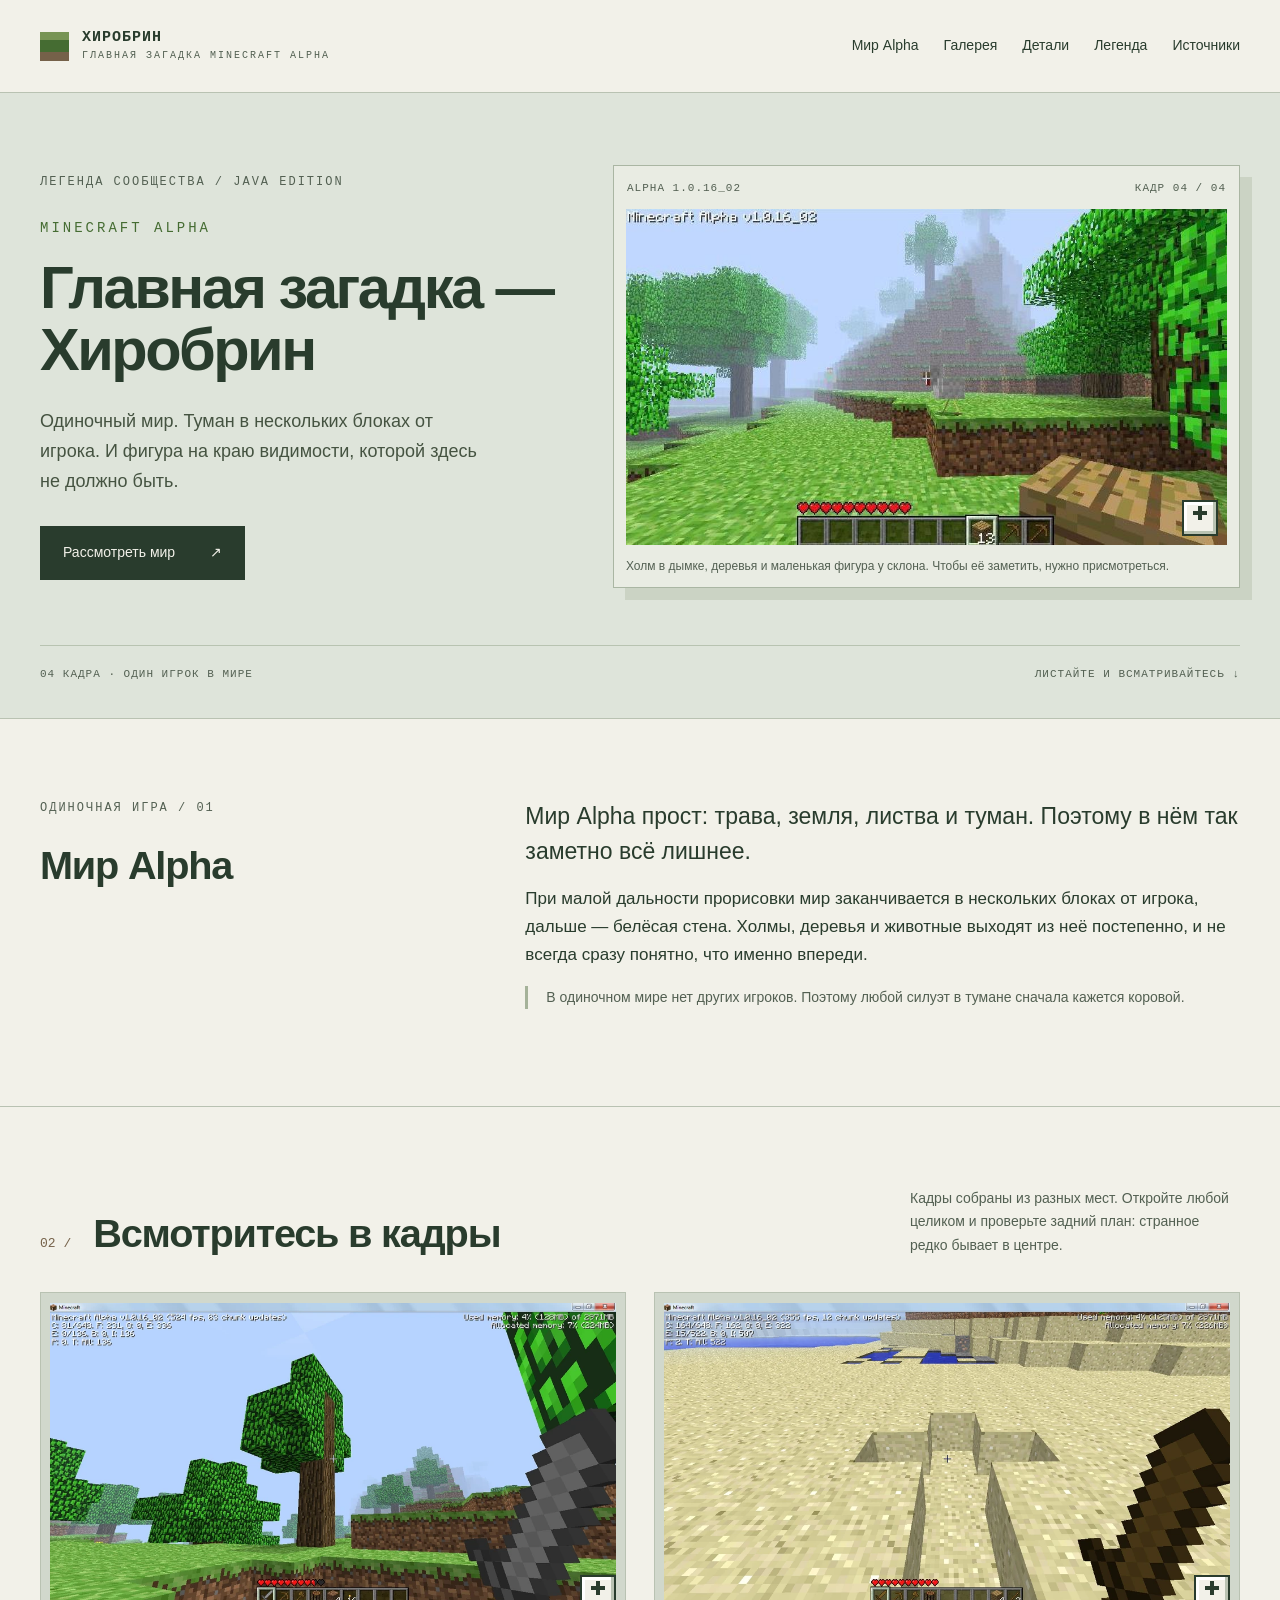
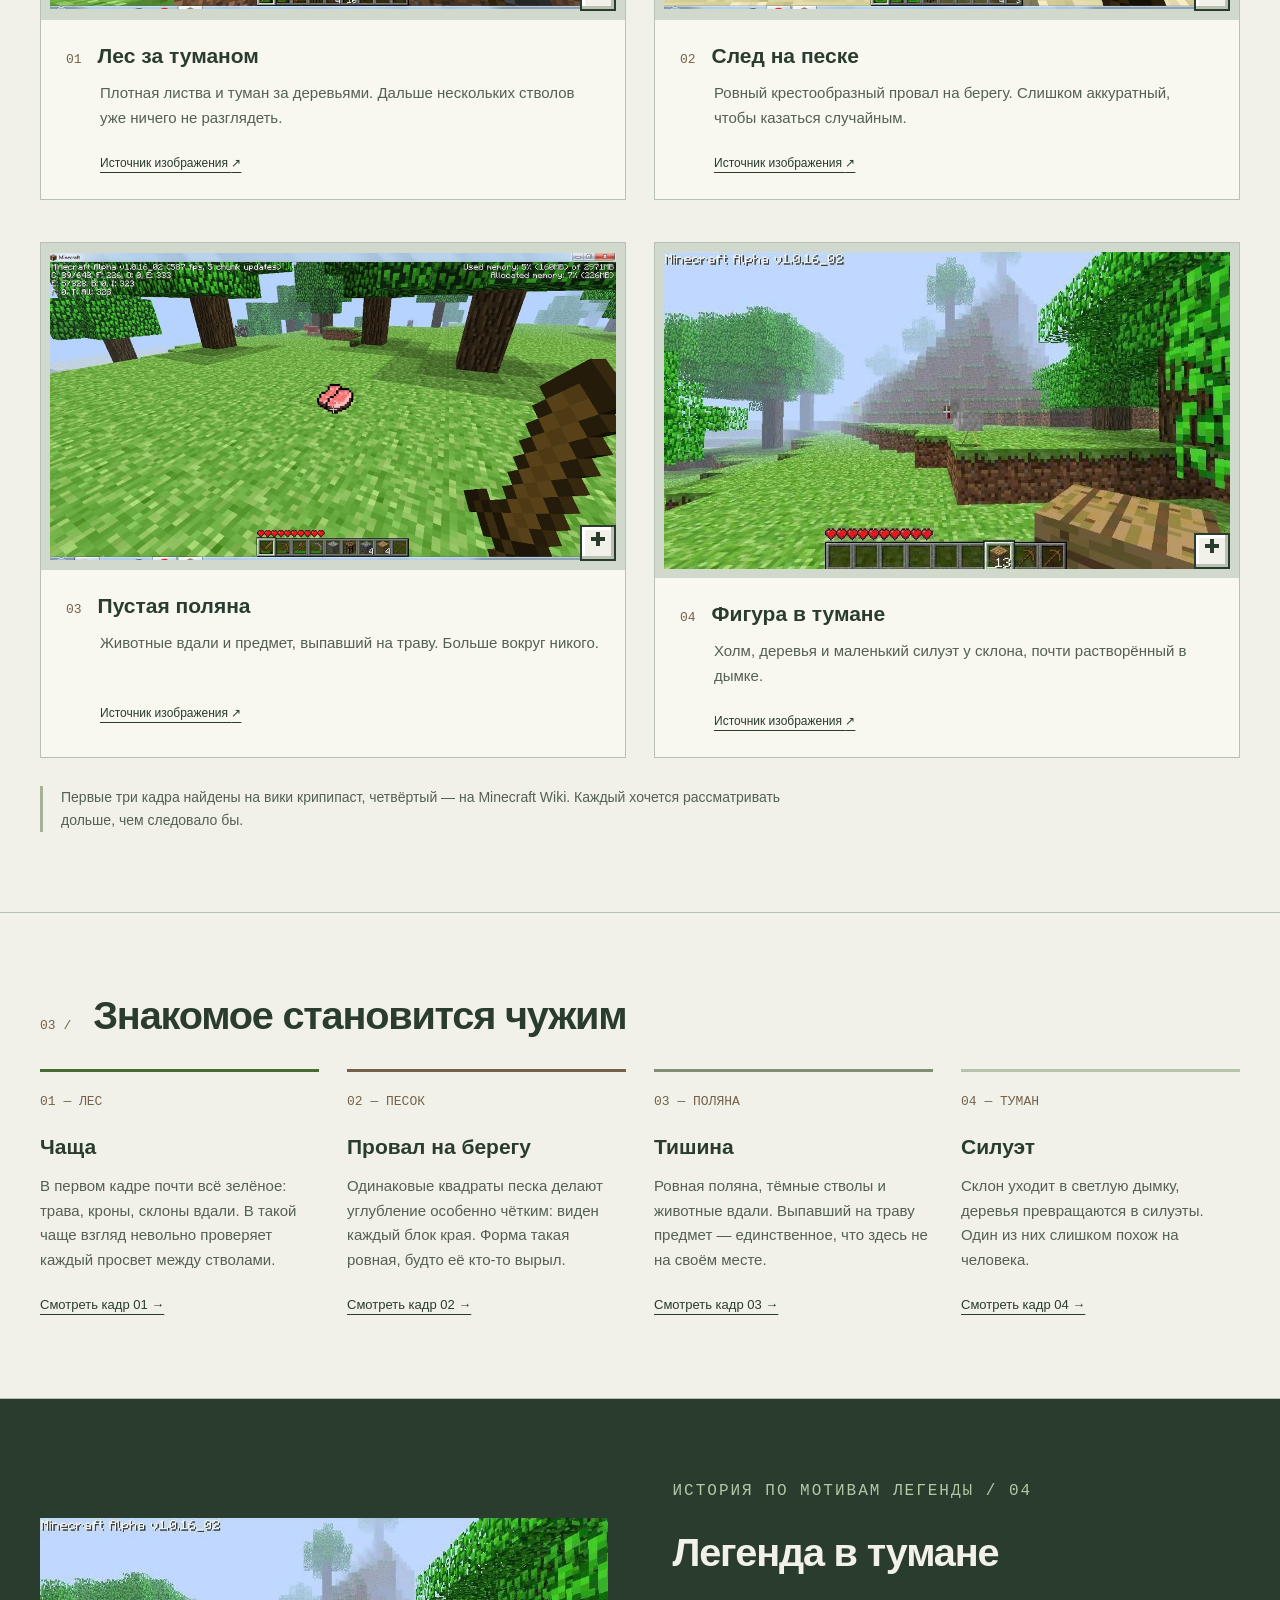
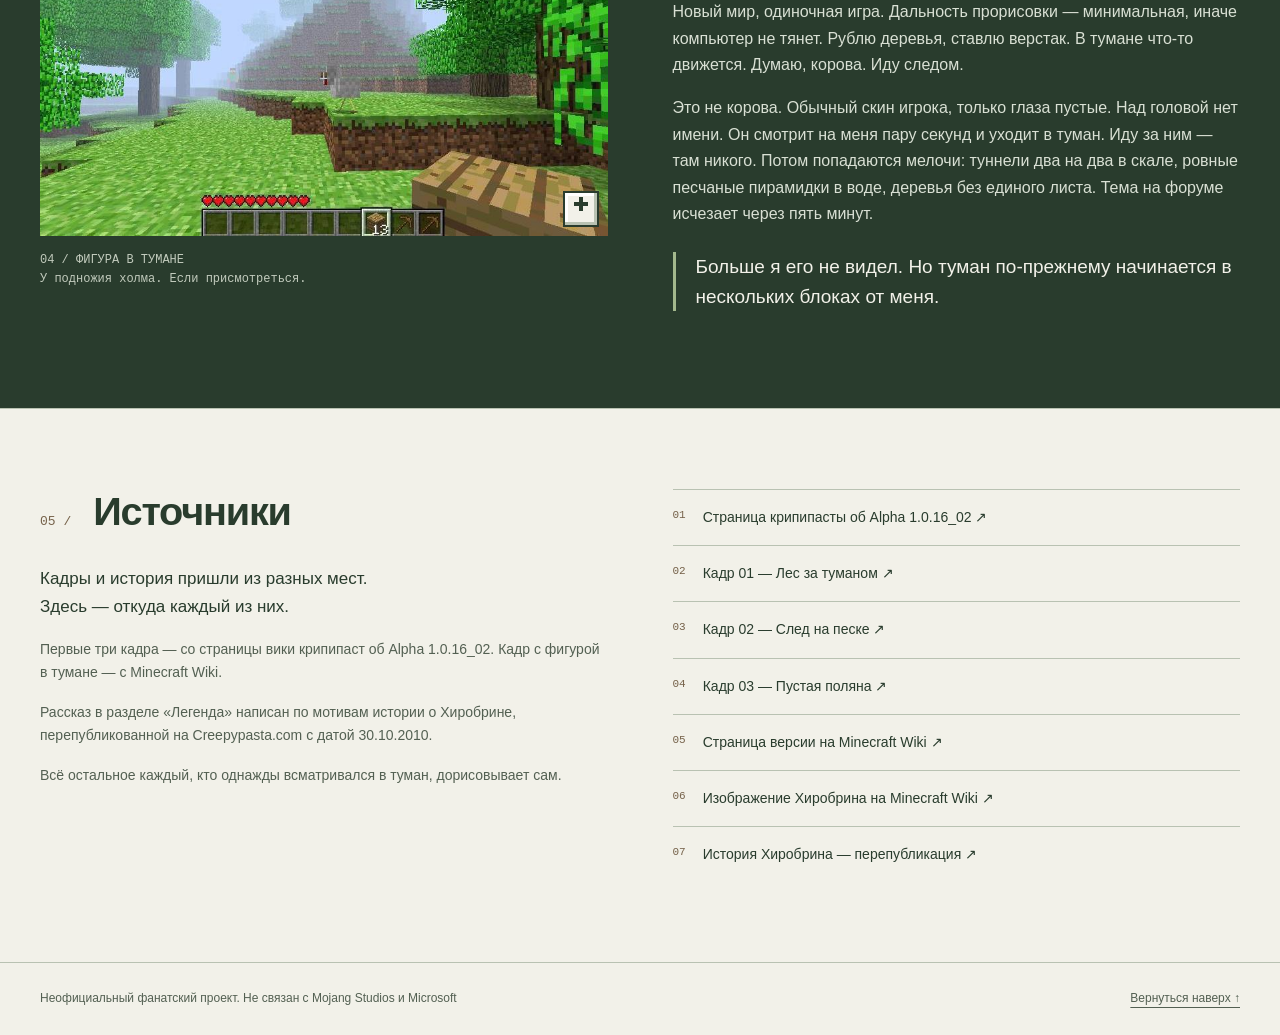
==== index.html @ 6b24d8ba "landing final point" ====
<!DOCTYPE html>
<html lang="ru">
<head>
<meta charset="UTF-8">
<meta name="viewport" content="width=device-width, initial-scale=1">
<meta name="description" content="Хиробрин — главная загадка Minecraft Alpha: одиночный мир, фигура на границе тумана, странные следы и короткая история по мотивам легенды.">
<title>Хиробрин — главная загадка Minecraft Alpha</title>
<style>
:root{--paper:#f2f1e9;--fog:#dee4da;--ink:#293c2d;--muted:#536052;--green:#456c32;--line:#b9c2b2;--earth:#756149;--max:1240px}*{box-sizing:border-box}html{scroll-behavior:smooth;scroll-padding-top:30px}body{margin:0;background:var(--paper);color:var(--ink);font:17px/1.65 Arial,Helvetica,sans-serif}a{color:inherit;text-underline-offset:5px}button{font:inherit;color:inherit}a,button{-webkit-tap-highlight-color:transparent}:focus-visible{outline:3px solid #9b5d21;outline-offset:5px}a:hover{color:var(--green)}.wrap{width:min(var(--max),calc(100% - 80px));margin:auto}.skip{position:fixed;top:-100px;left:12px;z-index:10;background:var(--paper);padding:10px}.skip:focus{top:10px}header{border-bottom:1px solid var(--line)}.header-row{min-height:92px;display:flex;justify-content:space-between;gap:30px;align-items:center}.brand{text-decoration:none;display:flex;align-items:center;gap:13px;font:bold 15px/1.3 monospace;letter-spacing:1px}.mark{width:29px;height:29px;background:var(--green);border-top:8px solid #779454;box-shadow:inset 0 -9px var(--earth);flex-shrink:0}.brand small{display:block;font:10px/1.6 monospace;letter-spacing:2px;color:var(--muted)}nav{display:flex;gap:25px;flex-wrap:wrap}nav a{font-size:14px;text-decoration:none}nav a:hover{text-decoration:underline}.eyebrow{font:12px/1.6 monospace;letter-spacing:2px;text-transform:uppercase;color:var(--muted);margin:0 0 25px}.hero{background:var(--fog);border-bottom:1px solid var(--line);padding:72px 0 36px}.hero-grid{display:grid;grid-template-columns:.9fr 1.1fr;gap:60px;align-items:center}h1{font-size:clamp(38px,4.65vw,67px);line-height:1.04;letter-spacing:-2.5px;margin:0 0 27px;font-weight:800}h1 .game{display:block;font:14px/1.6 monospace;letter-spacing:3px;margin-bottom:17px;color:var(--green)}.intro{font-size:18px;max-width:450px;margin:0 0 30px;color:#455341}.primary{display:inline-flex;align-items:center;justify-content:space-between;gap:35px;background:var(--ink);color:var(--paper);padding:15px 23px;text-decoration:none;font-size:14px;min-height:48px}.primary:hover{background:var(--green);color:white}.hero-figure{margin:0;border:1px solid #aab6a3;background:#e9ece3;padding:12px;box-shadow:12px 12px 0 #cbd3c4}.frame-top{display:flex;justify-content:space-between;gap:10px;font:11px/1.5 monospace;letter-spacing:1px;padding:2px 1px 12px;color:var(--muted)}.hero-figure figcaption{font-size:12px;line-height:1.5;margin-top:12px;color:var(--muted)}.image-button{display:block;position:relative;border:0;background:#d1d8cc;padding:0;width:100%;cursor:zoom-in;line-height:0}
.image-button img{display:block;width:100%;height:auto;object-fit:contain}
.expand{position:absolute;right:9px;bottom:9px;display:grid;place-items:center;width:36px;height:36px;font-size:0;color:var(--ink);background:var(--paper);border:2px solid var(--ink);box-shadow:inset -3px -3px 0 var(--line),inset 3px 3px 0 #fff}
.expand::before{content:"";width:14px;height:14px;background:linear-gradient(currentColor,currentColor) center/4px 100% no-repeat,linear-gradient(currentColor,currentColor) center/100% 4px no-repeat}
.image-button:hover .expand{background:var(--ink);color:var(--paper);box-shadow:inset -3px -3px 0 rgba(0,0,0,.35),inset 3px 3px 0 var(--muted)}
.image-button:focus-visible .expand{background:var(--green);color:var(--paper);box-shadow:inset -3px -3px 0 rgba(0,0,0,.3),inset 3px 3px 0 #779454}
.image-button:active .expand{box-shadow:inset 3px 3px 0 rgba(0,0,0,.3)}
.legend .image-button:focus-visible{outline-color:#a3b88d}.hero-bottom{display:flex;justify-content:space-between;gap:15px;margin-top:57px;padding-top:20px;border-top:1px solid #b8c3b1;font:11px/1.5 monospace;letter-spacing:1px;color:var(--muted)}section{scroll-margin-top:25px}.section{padding:80px 0;border-bottom:1px solid var(--line)}.section-heading{display:flex;align-items:baseline;gap:22px;margin-bottom:30px}.section-heading .index{font:13px monospace;color:var(--earth)}h2{font-size:clamp(30px,3.1vw,44px);line-height:1.15;letter-spacing:-1.2px;margin:0}h3{font-size:21px;line-height:1.25;margin:0}p{margin:0 0 17px}.world-grid{display:grid;grid-template-columns:1fr 1.7fr;gap:65px}.world-copy{max-width:730px}.lead{font-size:23px;line-height:1.5}.note{font-size:14px;color:var(--muted);border-left:3px solid #a5b299;padding-left:18px}.section-top{display:flex;align-items:end;justify-content:space-between;gap:30px;margin-bottom:35px}.section-top .section-heading{margin:0}.section-top>p{font-size:14px;max-width:330px;margin:0;color:var(--muted)}.gallery{display:grid;grid-template-columns:1fr 1fr;gap:42px 28px}.card{margin:0;scroll-margin-top:25px;border:1px solid var(--line);background:#f8f7f0}.card figcaption{padding:23px 25px}.card-title{display:flex;align-items:baseline;gap:16px;margin-bottom:12px}.number{font:13px monospace;color:var(--earth)}.card p{font-size:15px;color:var(--muted);min-height:50px;margin-left:34px}.card figcaption>a{font-size:12px;margin-left:34px}.card .image-button{aspect-ratio:1000/560;display:grid;align-items:center;padding:9px}.card img{max-height:100%;object-fit:contain}.gallery-note{margin:28px 0 0;max-width:780px}.details{display:grid;grid-template-columns:repeat(4,1fr);gap:28px}.detail{border-top:3px solid var(--green);padding-top:22px}.detail:nth-child(2){border-color:var(--earth)}.detail:nth-child(3){border-color:#818d76}.detail:nth-child(4){border-color:#b5c2ac}.detail .number{display:block;margin-bottom:25px}.detail h3{margin-bottom:14px}.detail p{font-size:15px;color:var(--muted)}.detail a{font-size:13px}.legend{background:var(--ink);color:var(--paper)}.legend .eyebrow,.legend .index{color:#b5c6a7}.legend-grid{display:grid;grid-template-columns:1fr 1fr;gap:65px;align-items:center}.legend figure{margin:0}.legend figcaption{font:12px/1.6 monospace;color:#c2cbbd;margin-top:15px}.legend p{color:#d9e0d4;font-size:16px}.legend .fact{font-size:19px;line-height:1.55;color:var(--paper);border-left:3px solid #a3b88d;padding-left:20px;margin-top:25px}.sources-grid{display:grid;grid-template-columns:1fr 1fr;gap:65px}.sources-list{list-style:none;margin:0;padding:0}.sources-list li{display:flex;gap:17px;border-top:1px solid var(--line);padding:16px 0;font-size:14px}.sources-list li>span{font:11px/1.8 monospace;color:var(--earth)}.sources-list a{overflow-wrap:anywhere;text-decoration:none}.sources-list a:hover{text-decoration:underline}.source-note{font-size:14px;color:var(--muted)}footer{padding:26px 0;color:var(--muted);font-size:12px}.footer-row{display:flex;justify-content:space-between;gap:25px}footer a{white-space:nowrap}dialog{border:1px solid #a0ae95;background:var(--paper);color:var(--ink);padding:18px;width:min(1120px,calc(100% - 24px));max-height:calc(100dvh - 24px);overflow:auto}dialog::backdrop{background:rgba(12,23,15,.88)}.dialog-head{display:flex;align-items:center;justify-content:space-between;gap:15px;margin-bottom:14px}.dialog-head h2{font-size:22px;letter-spacing:0}.close{flex-shrink:0;border:2px solid var(--ink);background:var(--paper);color:var(--ink);padding:8px 14px;min-height:44px;cursor:pointer;font:bold 14px/1.2 monospace;box-shadow:inset -3px -3px 0 var(--line),inset 3px 3px 0 #fff}.close:hover{background:var(--ink);color:var(--paper);box-shadow:inset -3px -3px 0 rgba(0,0,0,.35),inset 3px 3px 0 var(--muted)}.close:focus-visible{outline-offset:3px;background:var(--green);color:var(--paper);box-shadow:inset -3px -3px 0 rgba(0,0,0,.3),inset 3px 3px 0 #779454}.close:active{box-shadow:inset 3px 3px 0 rgba(0,0,0,.3)}#large-image{display:block;margin:auto;max-width:100%;width:auto;height:auto;max-height:calc(100dvh - 220px);object-fit:contain}#dialog-caption{font-size:14px;line-height:1.5;margin:15px 0 0}body.modal-open{overflow:hidden}noscript p{padding:20px;background:var(--fog)}
@media(min-width:1600px){.hero{padding-top:95px;padding-bottom:45px}}
@media(max-width:1050px){.wrap{width:calc(100% - 48px)}.hero-grid{gap:30px}.header-row{gap:20px}nav{gap:15px}.details{grid-template-columns:1fr 1fr}.world-grid,.legend-grid,.sources-grid{gap:35px}h1{letter-spacing:-1.8px}.hero{padding-top:50px}}
@media(max-width:760px){.wrap{width:calc(100% - 36px)}.header-row{align-items:flex-start;flex-direction:column;padding:20px 0;gap:20px}nav{gap:10px 20px}nav a{padding:4px 0}.hero{padding-top:38px}.hero-grid,.world-grid,.legend-grid,.sources-grid{grid-template-columns:1fr;gap:28px}h1{font-size:48px}.intro{font-size:17px}.hero-figure{margin:6px 8px 0 0}.hero-bottom{margin-top:35px;flex-wrap:wrap}.section{padding:48px 0}.section-top{display:block}.section-top>p{margin-top:18px}.gallery{grid-template-columns:1fr;gap:25px}.card p{min-height:0}.lead{font-size:20px}.section-heading{margin-bottom:20px}.footer-row{flex-direction:column;gap:12px}.details{gap:30px 20px}.detail h3{font-size:19px}.legend-grid{gap:32px}.eyebrow{margin-bottom:20px}.card figcaption{padding:20px}.dialog-head h2{font-size:18px}}
@media(max-width:390px){h1{font-size:41px}.details{grid-template-columns:1fr}.hero-bottom{font-size:10px}.frame-top{font-size:10px}.card-title{gap:12px}.card p,.card figcaption>a{margin-left:0}.close{font-size:13px;padding:8px 10px}}
@media(prefers-reduced-motion:reduce){html{scroll-behavior:auto}*{animation:none!important;transition:none!important}}
</style>
</head>
<body id="top">
<a class="skip" href="#main">Перейти к содержимому</a>
<header><div class="wrap header-row"><a class="brand" href="#top"><span class="mark" aria-hidden="true"></span><span>ХИРОБРИН<small>ГЛАВНАЯ ЗАГАДКА MINECRAFT ALPHA</small></span></a><nav aria-label="Основная навигация"><a href="#world">Мир Alpha</a><a href="#gallery">Галерея</a><a href="#details">Детали</a><a href="#legend">Легенда</a><a href="#sources">Источники</a></nav></div></header>
<main id="main">
<section class="hero" aria-labelledby="hero-title"><div class="wrap"><div class="hero-grid"><div><p class="eyebrow">Легенда сообщества / Java Edition</p><h1 id="hero-title"><span class="game">MINECRAFT ALPHA</span>Главная загадка&nbsp;—<br>Хиробрин</h1><p class="intro">Одиночный мир. Туман в нескольких блоках от игрока. И фигура на краю видимости, которой здесь не должно быть.</p><a class="primary" href="#gallery">Рассмотреть мир <span aria-hidden="true">↗</span></a></div><figure class="hero-figure"><div class="frame-top"><span>ALPHA 1.0.16_02</span><span>КАДР 04 / 04</span></div><button class="image-button hero-image" type="button" data-image="3" aria-label="Увеличить: Фигура в тумане"><img src="[data-uri]" width="851" height="476" alt="Туманный холм между деревьями, небольшая человекоподобная фигура у склона и панель инвентаря." ><span class="expand" aria-hidden="true">＋</span></button><figcaption>Холм в дымке, деревья и маленькая фигура у склона. Чтобы её заметить, нужно присмотреться.</figcaption></figure></div><div class="hero-bottom"><span>04 КАДРА · ОДИН ИГРОК В МИРЕ</span><span>ЛИСТАЙТЕ И ВСМАТРИВАЙТЕСЬ ↓</span></div></div></section>
<section class="section" id="world" aria-labelledby="world-title"><div class="wrap world-grid"><div><p class="eyebrow">Одиночная игра / 01</p><h2 id="world-title">Мир Alpha</h2></div><div class="world-copy"><p class="lead">Мир Alpha прост: трава, земля, листва и туман. Поэтому в нём так заметно всё лишнее.</p><p>При малой дальности прорисовки мир заканчивается в нескольких блоках от игрока, дальше — белёсая стена. Холмы, деревья и животные выходят из неё постепенно, и не всегда сразу понятно, что именно впереди.</p><p class="note">В одиночном мире нет других игроков. Поэтому любой силуэт в тумане сначала кажется коровой.</p></div></div></section>
<section class="section" id="gallery" aria-labelledby="gallery-title"><div class="wrap"><div class="section-top"><div class="section-heading"><span class="index">02 /</span><h2 id="gallery-title">Всмотритесь в кадры</h2></div><p>Кадры собраны из разных мест. Откройте любой целиком и проверьте задний план: странное редко бывает в центре.</p></div><div class="gallery"><figure class="card" id="frame-1"><button class="image-button " type="button" data-image="0" aria-label="Увеличить: Лес за туманом"><img src="[data-uri]" width="1000" height="541" alt="Деревья с яркой зелёной листвой, ступенчатая земля и лес в тумане; справа меч игрока." loading="lazy" ><span class="expand" aria-hidden="true">＋</span></button><figcaption><div class="card-title"><span class="number">01</span><h3>Лес за туманом</h3></div><p>Плотная листва и туман за деревьями. Дальше нескольких стволов уже ничего не разглядеть.</p><a href="https://minecraftcreepypasta.fandom.com/ru/wiki/Alpha_1.0.16_02?file=Alpha_1.0.16_02_%28%D1%81%D0%BA%D1%80%D0%B8%D0%BD%D1%88%D0%BE%D1%82_1%29.png" target="_blank" rel="noopener noreferrer">Источник изображения <span aria-hidden="true">↗</span></a></figcaption></figure><figure class="card" id="frame-2"><button class="image-button " type="button" data-image="1" aria-label="Увеличить: След на песке"><img src="[data-uri]" width="1000" height="541" alt="Крестообразное углубление на песчаном берегу, вода и уступы песка на заднем плане." loading="lazy" ><span class="expand" aria-hidden="true">＋</span></button><figcaption><div class="card-title"><span class="number">02</span><h3>След на песке</h3></div><p>Ровный крестообразный провал на берегу. Слишком аккуратный, чтобы казаться случайным.</p><a href="https://minecraftcreepypasta.fandom.com/ru/wiki/Alpha_1.0.16_02?file=Alpha_1.0.16_02_%28%D1%81%D0%BA%D1%80%D0%B8%D0%BD%D1%88%D0%BE%D1%82_2%29.png" target="_blank" rel="noopener noreferrer">Источник изображения <span aria-hidden="true">↗</span></a></figcaption></figure><figure class="card" id="frame-3"><button class="image-button " type="button" data-image="2" aria-label="Увеличить: Пустая поляна"><img src="[data-uri]" width="1000" height="541" alt="Поляна под деревьями: животные вдали, выпавший предмет на зелёной траве." loading="lazy" ><span class="expand" aria-hidden="true">＋</span></button><figcaption><div class="card-title"><span class="number">03</span><h3>Пустая поляна</h3></div><p>Животные вдали и предмет, выпавший на траву. Больше вокруг никого.</p><a href="https://minecraftcreepypasta.fandom.com/ru/wiki/Alpha_1.0.16_02?file=Alpha_1.0.16_02_%28%D1%81%D0%BA%D1%80%D0%B8%D0%BD%D1%88%D0%BE%D1%82_3%29.png" target="_blank" rel="noopener noreferrer">Источник изображения <span aria-hidden="true">↗</span></a></figcaption></figure><figure class="card" id="frame-4"><button class="image-button " type="button" data-image="3" aria-label="Увеличить: Фигура в тумане"><img src="[data-uri]" width="851" height="476" alt="Туманный холм между деревьями, небольшая человекоподобная фигура у склона и панель инвентаря." loading="lazy" ><span class="expand" aria-hidden="true">＋</span></button><figcaption><div class="card-title"><span class="number">04</span><h3>Фигура в тумане</h3></div><p>Холм, деревья и маленький силуэт у склона, почти растворённый в дымке.</p><a href="https://ru.minecraft.wiki/w/Alpha_v1.0.16_02_(Java_Edition)#/media/Файл:Хиробрин_в_Alpha.jpg" target="_blank" rel="noopener noreferrer">Источник изображения <span aria-hidden="true">↗</span></a></figcaption></figure></div><p class="note gallery-note">Первые три кадра найдены на вики крипипаст, четвёртый — на Minecraft Wiki. Каждый хочется рассматривать дольше, чем следовало бы.</p></div></section>
<section class="section" id="details" aria-labelledby="details-title"><div class="wrap"><div class="section-heading"><span class="index">03 /</span><h2 id="details-title">Знакомое становится чужим</h2></div><div class="details"><article class="detail"><span class="number">01 — ЛЕС</span><h3>Чаща</h3><p>В первом кадре почти всё зелёное: трава, кроны, склоны вдали. В такой чаще взгляд невольно проверяет каждый просвет между стволами.</p><a href="#frame-1">Смотреть кадр 01 →</a></article><article class="detail"><span class="number">02 — ПЕСОК</span><h3>Провал на берегу</h3><p>Одинаковые квадраты песка делают углубление особенно чётким: виден каждый блок края. Форма такая ровная, будто её кто-то вырыл.</p><a href="#frame-2">Смотреть кадр 02 →</a></article><article class="detail"><span class="number">03 — ПОЛЯНА</span><h3>Тишина</h3><p>Ровная поляна, тёмные стволы и животные вдали. Выпавший на траву предмет — единственное, что здесь не на своём месте.</p><a href="#frame-3">Смотреть кадр 03 →</a></article><article class="detail"><span class="number">04 — ТУМАН</span><h3>Силуэт</h3><p>Склон уходит в светлую дымку, деревья превращаются в силуэты. Один из них слишком похож на человека.</p><a href="#frame-4">Смотреть кадр 04 →</a></article></div></div></section>
<section class="section legend" id="legend" aria-labelledby="legend-title"><div class="wrap legend-grid"><figure><button class="image-button " type="button" data-image="3" aria-label="Увеличить: Фигура в тумане"><img src="[data-uri]" width="851" height="476" alt="Туманный холм между деревьями, небольшая человекоподобная фигура у склона и панель инвентаря." loading="lazy" ><span class="expand" aria-hidden="true">＋</span></button><figcaption>04 / ФИГУРА В ТУМАНЕ<br>У подножия холма. Если присмотреться.</figcaption></figure><div><p class="eyebrow">История по мотивам легенды / 04</p><h2 id="legend-title">Легенда в тумане</h2><p style="margin-top:24px">Новый мир, одиночная игра. Дальность прорисовки — минимальная, иначе компьютер не тянет. Рублю деревья, ставлю верстак. В тумане что-то движется. Думаю, корова. Иду следом.</p><p>Это не корова. Обычный скин игрока, только глаза пустые. Над головой нет имени. Он смотрит на меня пару секунд и уходит в туман. Иду за ним — там никого. Потом попадаются мелочи: туннели два на два в скале, ровные песчаные пирамидки в воде, деревья без единого листа. Тема на форуме исчезает через пять минут.</p><p class="fact">Больше я его не видел. Но туман по-прежнему начинается в нескольких блоках от меня.</p></div></div></section>
<section class="section" id="sources" aria-labelledby="sources-title"><div class="wrap sources-grid"><div><div class="section-heading"><span class="index">05 /</span><h2 id="sources-title">Источники</h2></div><p>Кадры и история пришли из разных мест.<br>Здесь — откуда каждый из них.</p><p class="source-note">Первые три кадра — со страницы вики крипипаст об Alpha 1.0.16_02. Кадр с фигурой в тумане — с Minecraft Wiki.</p><p class="source-note">Рассказ в разделе «Легенда» написан по мотивам истории о Хиробрине, перепубликованной на Creepypasta.com с датой 30.10.2010.</p><p class="source-note">Всё остальное каждый, кто однажды всматривался в туман, дорисовывает сам.</p></div><ol class="sources-list"><li><span>01</span><a href="https://minecraftcreepypasta.fandom.com/ru/wiki/Alpha_1.0.16_02" target="_blank" rel="noopener noreferrer">Страница крипипасты об Alpha 1.0.16_02 <span aria-hidden="true">↗</span></a></li><li><span>02</span><a href="https://minecraftcreepypasta.fandom.com/ru/wiki/Alpha_1.0.16_02?file=Alpha_1.0.16_02_%28%D1%81%D0%BA%D1%80%D0%B8%D0%BD%D1%88%D0%BE%D1%82_1%29.png" target="_blank" rel="noopener noreferrer">Кадр 01 — Лес за туманом <span aria-hidden="true">↗</span></a></li><li><span>03</span><a href="https://minecraftcreepypasta.fandom.com/ru/wiki/Alpha_1.0.16_02?file=Alpha_1.0.16_02_%28%D1%81%D0%BA%D1%80%D0%B8%D0%BD%D1%88%D0%BE%D1%82_2%29.png" target="_blank" rel="noopener noreferrer">Кадр 02 — След на песке <span aria-hidden="true">↗</span></a></li><li><span>04</span><a href="https://minecraftcreepypasta.fandom.com/ru/wiki/Alpha_1.0.16_02?file=Alpha_1.0.16_02_%28%D1%81%D0%BA%D1%80%D0%B8%D0%BD%D1%88%D0%BE%D1%82_3%29.png" target="_blank" rel="noopener noreferrer">Кадр 03 — Пустая поляна <span aria-hidden="true">↗</span></a></li><li><span>05</span><a href="https://ru.minecraft.wiki/w/Alpha_v1.0.16_02_(Java_Edition)" target="_blank" rel="noopener noreferrer">Страница версии на Minecraft Wiki <span aria-hidden="true">↗</span></a></li><li><span>06</span><a href="https://ru.minecraft.wiki/w/Alpha_v1.0.16_02_(Java_Edition)#/media/Файл:Хиробрин_в_Alpha.jpg" target="_blank" rel="noopener noreferrer">Изображение Хиробрина на Minecraft Wiki <span aria-hidden="true">↗</span></a></li><li><span>07</span><a href="https://www.creepypasta.com/herobrine/" target="_blank" rel="noopener noreferrer">История Хиробрина — перепубликация <span aria-hidden="true">↗</span></a></li></ol></div></section>
</main><footer><div class="wrap footer-row"><span>Неофициальный фанатский проект. Не связан с Mojang Studios и Microsoft</span><a href="#top">Вернуться наверх ↑</a></div></footer>
<dialog id="viewer" aria-labelledby="dialog-title" aria-describedby="dialog-caption"><div class="dialog-head"><h2 id="dialog-title">Просмотр изображения</h2><button class="close" type="button" autofocus aria-label="Закрыть просмотр изображения">Закрыть ×</button></div><img id="large-image" alt=""><p id="dialog-caption"></p></dialog>
<noscript><p>Для увеличенного просмотра включите JavaScript. Все изображения, подписи и ссылки доступны на странице.</p></noscript>
<script>
'use strict';
const viewer=document.querySelector('#viewer');
const largeImage=document.querySelector('#large-image');
const dialogTitle=document.querySelector('#dialog-title');
const dialogCaption=document.querySelector('#dialog-caption');
const closeButton=viewer.querySelector('.close');
let opener=null;
const labels=["Лес за туманом", "След на песке", "Пустая поляна", "Фигура в тумане"];
const captions=["Плотная листва и туман за деревьями. Дальше нескольких стволов уже ничего не разглядеть.", "Ровный крестообразный провал на берегу. Слишком аккуратный, чтобы казаться случайным.", "Животные вдали и предмет, выпавший на траву. Больше вокруг никого.", "Холм, деревья и маленький силуэт у склона, почти растворённый в дымке."];
document.querySelectorAll('[data-image]').forEach(button=>{
  button.addEventListener('click',()=>{
    opener=button;
    const index=Number(button.dataset.image);
    const original=button.querySelector('img');
    largeImage.src=original.src;
    largeImage.alt=original.alt;
    dialogTitle.textContent=String(index+1).padStart(2,'0')+' / '+labels[index];
    dialogCaption.textContent=captions[index];
    viewer.showModal();
    document.body.classList.add('modal-open');
    closeButton.focus();
  });
});
closeButton.addEventListener('click',()=>viewer.close());
viewer.addEventListener('click',event=>{
  const box=viewer.getBoundingClientRect();
  if(event.target===viewer&&(event.clientX<box.left||event.clientX>box.right||event.clientY<box.top||event.clientY>box.bottom))viewer.close();
});
viewer.addEventListener('keydown',event=>{
  if(event.key==='Tab'){event.preventDefault();closeButton.focus();}
});
viewer.addEventListener('close',()=>{
  document.body.classList.remove('modal-open');
  if(opener)opener.focus({preventScroll:true});
  largeImage.removeAttribute('src');
});
</script>
</body></html>
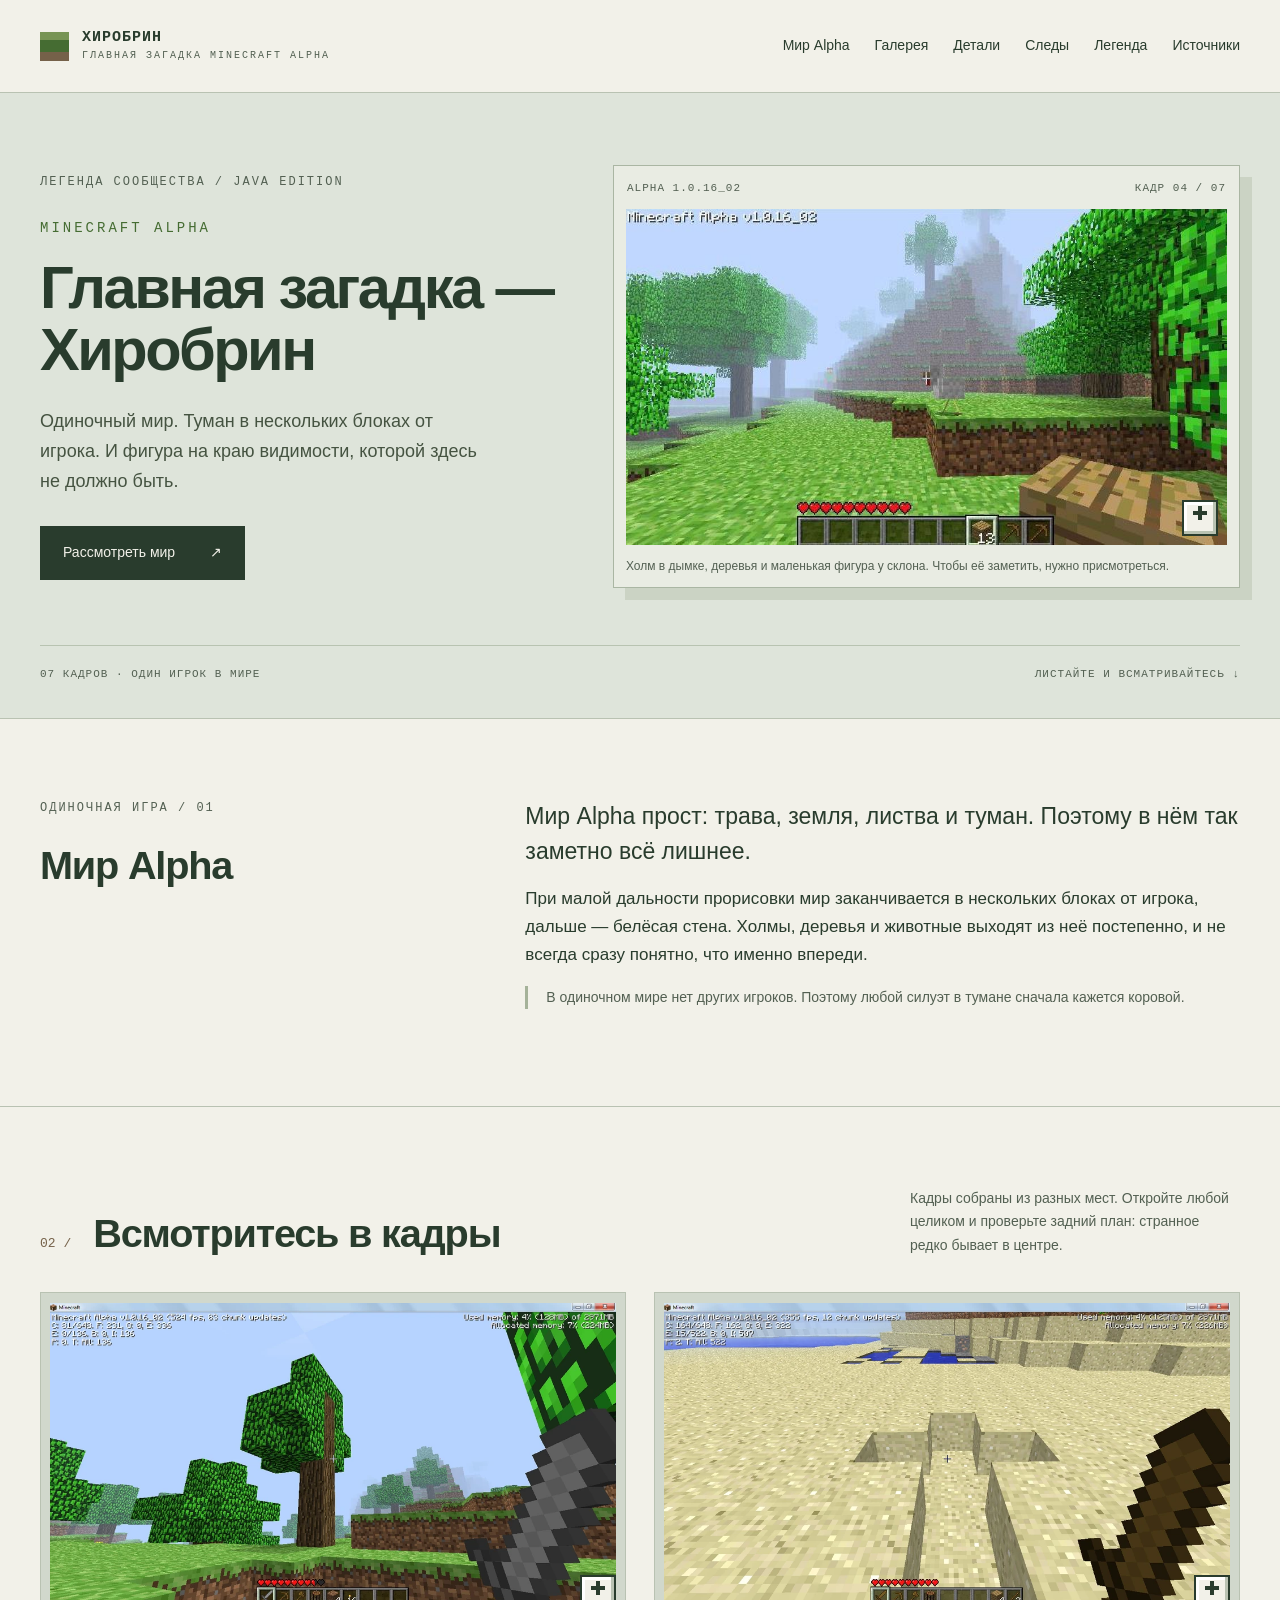
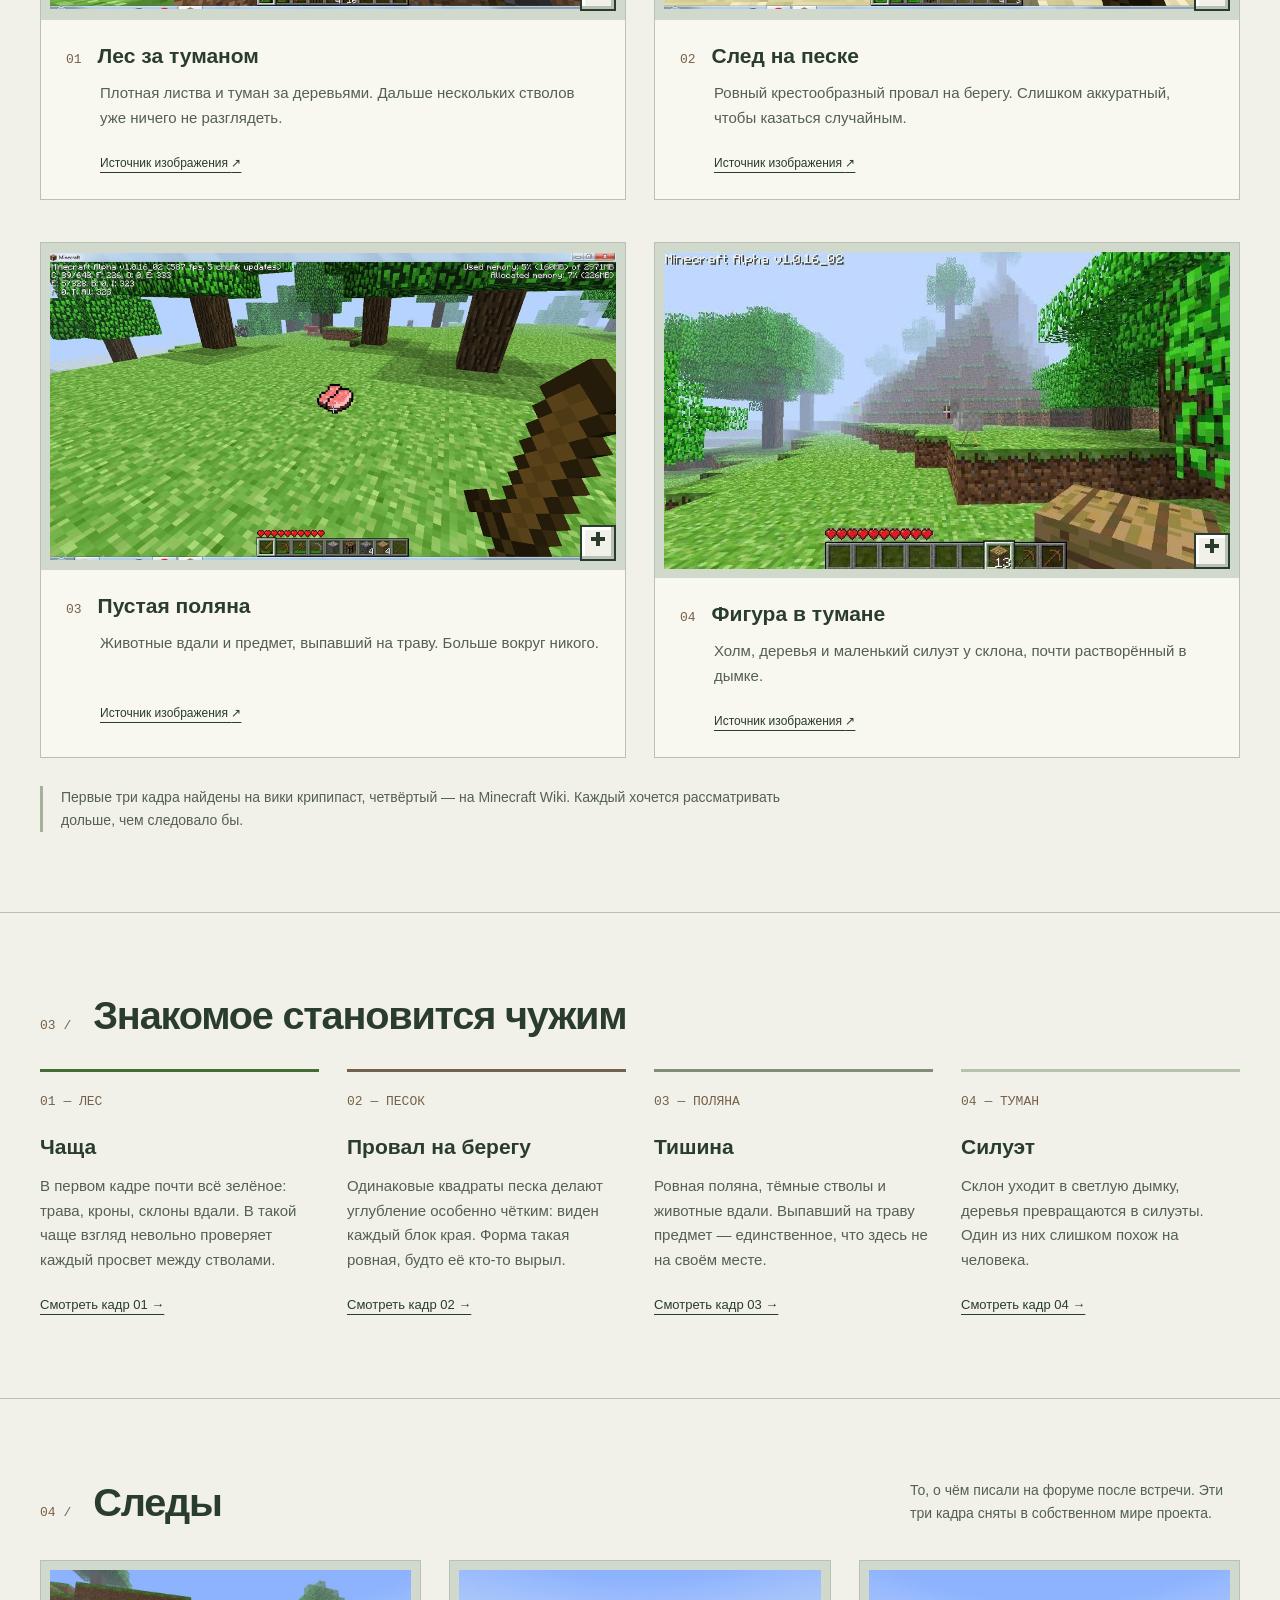
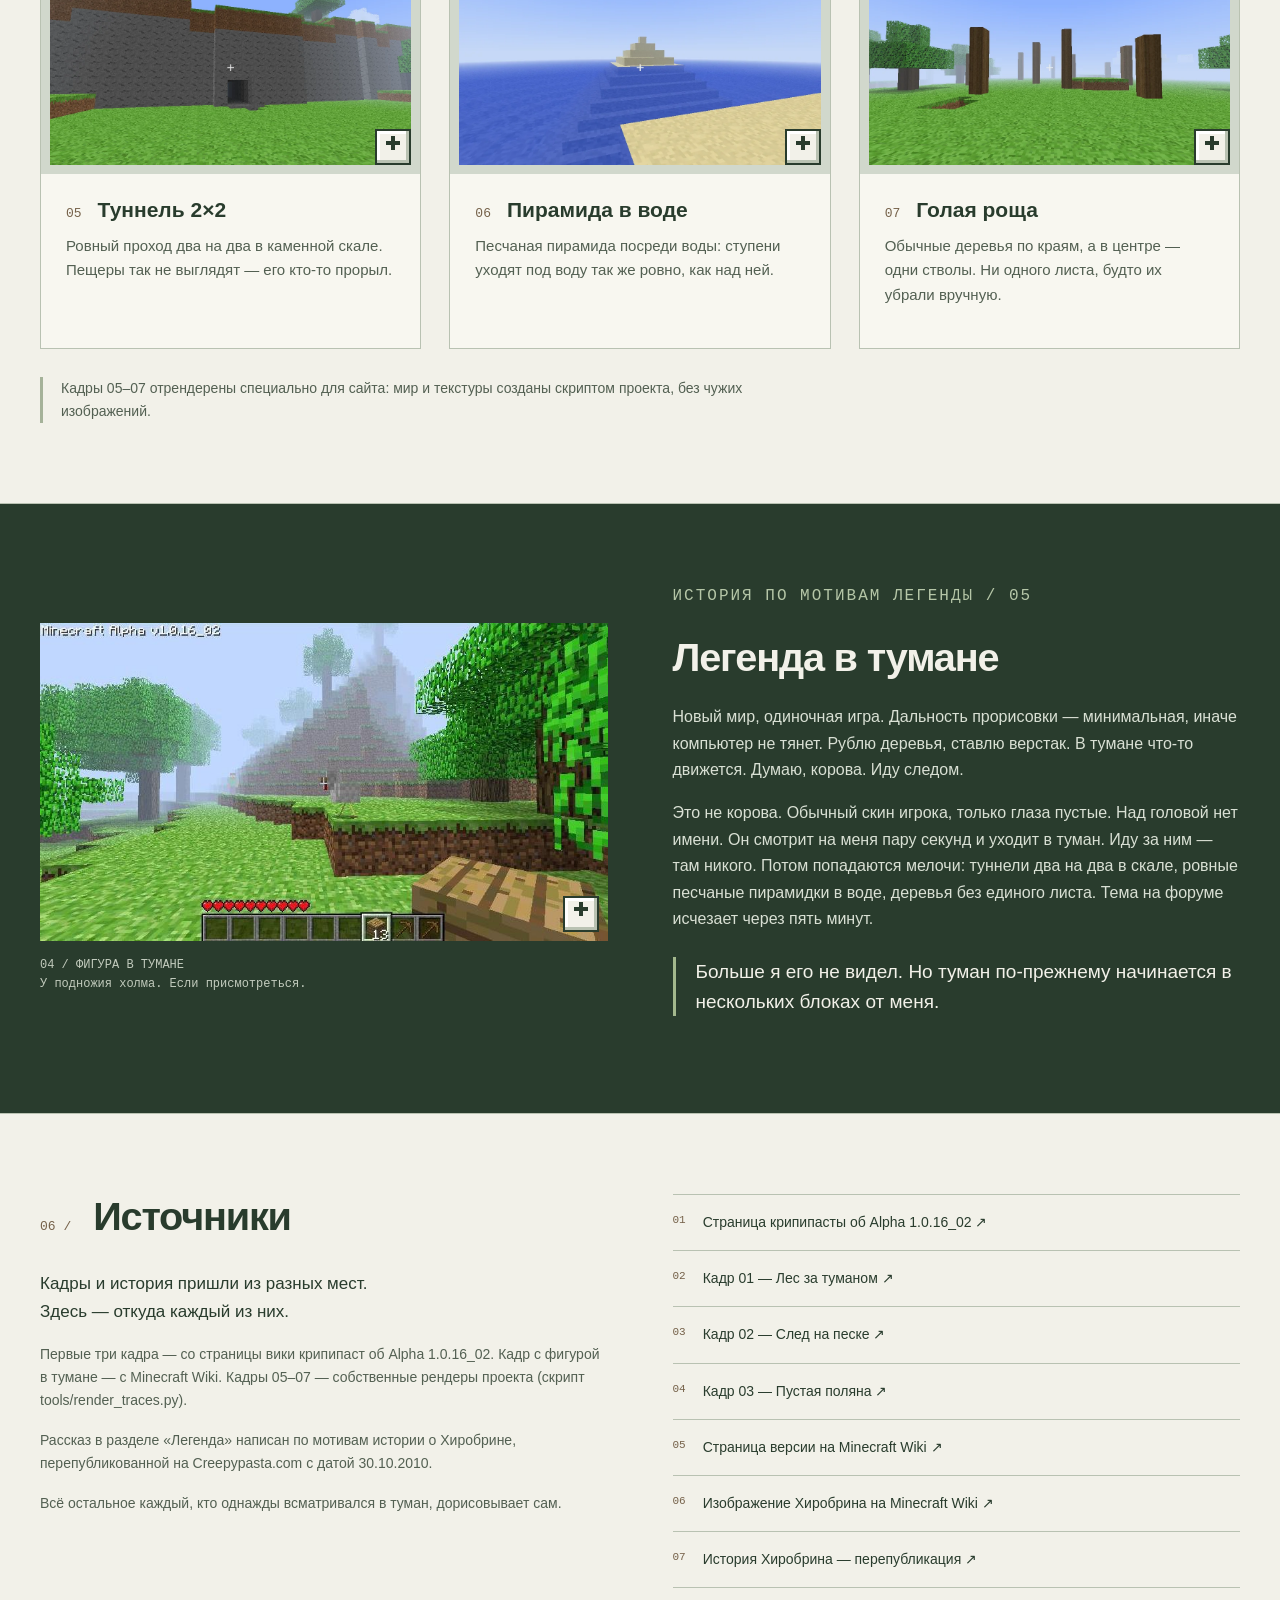
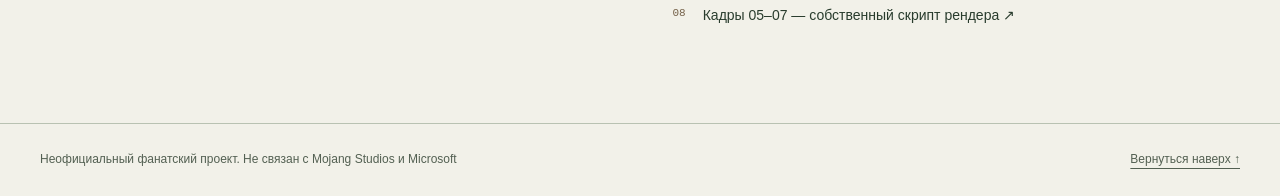
==== commit fb5380e5: "Раздел «Следы»: три собственных кадра и скрипт рендера Кадры 05-07 (туннель 2x2, пирамида в воде, го" ====
--- a/index.html
+++ b/index.html
@@ -13,24 +13,25 @@
 .image-button:hover .expand{background:var(--ink);color:var(--paper);box-shadow:inset -3px -3px 0 rgba(0,0,0,.35),inset 3px 3px 0 var(--muted)}
 .image-button:focus-visible .expand{background:var(--green);color:var(--paper);box-shadow:inset -3px -3px 0 rgba(0,0,0,.3),inset 3px 3px 0 #779454}
 .image-button:active .expand{box-shadow:inset 3px 3px 0 rgba(0,0,0,.3)}
-.legend .image-button:focus-visible{outline-color:#a3b88d}.hero-bottom{display:flex;justify-content:space-between;gap:15px;margin-top:57px;padding-top:20px;border-top:1px solid #b8c3b1;font:11px/1.5 monospace;letter-spacing:1px;color:var(--muted)}section{scroll-margin-top:25px}.section{padding:80px 0;border-bottom:1px solid var(--line)}.section-heading{display:flex;align-items:baseline;gap:22px;margin-bottom:30px}.section-heading .index{font:13px monospace;color:var(--earth)}h2{font-size:clamp(30px,3.1vw,44px);line-height:1.15;letter-spacing:-1.2px;margin:0}h3{font-size:21px;line-height:1.25;margin:0}p{margin:0 0 17px}.world-grid{display:grid;grid-template-columns:1fr 1.7fr;gap:65px}.world-copy{max-width:730px}.lead{font-size:23px;line-height:1.5}.note{font-size:14px;color:var(--muted);border-left:3px solid #a5b299;padding-left:18px}.section-top{display:flex;align-items:end;justify-content:space-between;gap:30px;margin-bottom:35px}.section-top .section-heading{margin:0}.section-top>p{font-size:14px;max-width:330px;margin:0;color:var(--muted)}.gallery{display:grid;grid-template-columns:1fr 1fr;gap:42px 28px}.card{margin:0;scroll-margin-top:25px;border:1px solid var(--line);background:#f8f7f0}.card figcaption{padding:23px 25px}.card-title{display:flex;align-items:baseline;gap:16px;margin-bottom:12px}.number{font:13px monospace;color:var(--earth)}.card p{font-size:15px;color:var(--muted);min-height:50px;margin-left:34px}.card figcaption>a{font-size:12px;margin-left:34px}.card .image-button{aspect-ratio:1000/560;display:grid;align-items:center;padding:9px}.card img{max-height:100%;object-fit:contain}.gallery-note{margin:28px 0 0;max-width:780px}.details{display:grid;grid-template-columns:repeat(4,1fr);gap:28px}.detail{border-top:3px solid var(--green);padding-top:22px}.detail:nth-child(2){border-color:var(--earth)}.detail:nth-child(3){border-color:#818d76}.detail:nth-child(4){border-color:#b5c2ac}.detail .number{display:block;margin-bottom:25px}.detail h3{margin-bottom:14px}.detail p{font-size:15px;color:var(--muted)}.detail a{font-size:13px}.legend{background:var(--ink);color:var(--paper)}.legend .eyebrow,.legend .index{color:#b5c6a7}.legend-grid{display:grid;grid-template-columns:1fr 1fr;gap:65px;align-items:center}.legend figure{margin:0}.legend figcaption{font:12px/1.6 monospace;color:#c2cbbd;margin-top:15px}.legend p{color:#d9e0d4;font-size:16px}.legend .fact{font-size:19px;line-height:1.55;color:var(--paper);border-left:3px solid #a3b88d;padding-left:20px;margin-top:25px}.sources-grid{display:grid;grid-template-columns:1fr 1fr;gap:65px}.sources-list{list-style:none;margin:0;padding:0}.sources-list li{display:flex;gap:17px;border-top:1px solid var(--line);padding:16px 0;font-size:14px}.sources-list li>span{font:11px/1.8 monospace;color:var(--earth)}.sources-list a{overflow-wrap:anywhere;text-decoration:none}.sources-list a:hover{text-decoration:underline}.source-note{font-size:14px;color:var(--muted)}footer{padding:26px 0;color:var(--muted);font-size:12px}.footer-row{display:flex;justify-content:space-between;gap:25px}footer a{white-space:nowrap}dialog{border:1px solid #a0ae95;background:var(--paper);color:var(--ink);padding:18px;width:min(1120px,calc(100% - 24px));max-height:calc(100dvh - 24px);overflow:auto}dialog::backdrop{background:rgba(12,23,15,.88)}.dialog-head{display:flex;align-items:center;justify-content:space-between;gap:15px;margin-bottom:14px}.dialog-head h2{font-size:22px;letter-spacing:0}.close{flex-shrink:0;border:2px solid var(--ink);background:var(--paper);color:var(--ink);padding:8px 14px;min-height:44px;cursor:pointer;font:bold 14px/1.2 monospace;box-shadow:inset -3px -3px 0 var(--line),inset 3px 3px 0 #fff}.close:hover{background:var(--ink);color:var(--paper);box-shadow:inset -3px -3px 0 rgba(0,0,0,.35),inset 3px 3px 0 var(--muted)}.close:focus-visible{outline-offset:3px;background:var(--green);color:var(--paper);box-shadow:inset -3px -3px 0 rgba(0,0,0,.3),inset 3px 3px 0 #779454}.close:active{box-shadow:inset 3px 3px 0 rgba(0,0,0,.3)}#large-image{display:block;margin:auto;max-width:100%;width:auto;height:auto;max-height:calc(100dvh - 220px);object-fit:contain}#dialog-caption{font-size:14px;line-height:1.5;margin:15px 0 0}body.modal-open{overflow:hidden}noscript p{padding:20px;background:var(--fog)}
+.legend .image-button:focus-visible{outline-color:#a3b88d}.hero-bottom{display:flex;justify-content:space-between;gap:15px;margin-top:57px;padding-top:20px;border-top:1px solid #b8c3b1;font:11px/1.5 monospace;letter-spacing:1px;color:var(--muted)}section{scroll-margin-top:25px}.section{padding:80px 0;border-bottom:1px solid var(--line)}.section-heading{display:flex;align-items:baseline;gap:22px;margin-bottom:30px}.section-heading .index{font:13px monospace;color:var(--earth)}h2{font-size:clamp(30px,3.1vw,44px);line-height:1.15;letter-spacing:-1.2px;margin:0}h3{font-size:21px;line-height:1.25;margin:0}p{margin:0 0 17px}.world-grid{display:grid;grid-template-columns:1fr 1.7fr;gap:65px}.world-copy{max-width:730px}.lead{font-size:23px;line-height:1.5}.note{font-size:14px;color:var(--muted);border-left:3px solid #a5b299;padding-left:18px}.section-top{display:flex;align-items:end;justify-content:space-between;gap:30px;margin-bottom:35px}.section-top .section-heading{margin:0}.section-top>p{font-size:14px;max-width:330px;margin:0;color:var(--muted)}.gallery{display:grid;grid-template-columns:1fr 1fr;gap:42px 28px}.card{margin:0;scroll-margin-top:25px;border:1px solid var(--line);background:#f8f7f0}.card figcaption{padding:23px 25px}.card-title{display:flex;align-items:baseline;gap:16px;margin-bottom:12px}.number{font:13px monospace;color:var(--earth)}.card p{font-size:15px;color:var(--muted);min-height:50px;margin-left:34px}.card figcaption>a{font-size:12px;margin-left:34px}.card .image-button{aspect-ratio:1000/560;display:grid;align-items:center;padding:9px}.card img{max-height:100%;object-fit:contain}.gallery-note{margin:28px 0 0;max-width:780px}.traces{display:grid;grid-template-columns:repeat(3,1fr);gap:28px}.traces .card p{margin-left:0}.traces .card-title{margin-bottom:10px}.details{display:grid;grid-template-columns:repeat(4,1fr);gap:28px}.detail{border-top:3px solid var(--green);padding-top:22px}.detail:nth-child(2){border-color:var(--earth)}.detail:nth-child(3){border-color:#818d76}.detail:nth-child(4){border-color:#b5c2ac}.detail .number{display:block;margin-bottom:25px}.detail h3{margin-bottom:14px}.detail p{font-size:15px;color:var(--muted)}.detail a{font-size:13px}.legend{background:var(--ink);color:var(--paper)}.legend .eyebrow,.legend .index{color:#b5c6a7}.legend-grid{display:grid;grid-template-columns:1fr 1fr;gap:65px;align-items:center}.legend figure{margin:0}.legend figcaption{font:12px/1.6 monospace;color:#c2cbbd;margin-top:15px}.legend p{color:#d9e0d4;font-size:16px}.legend .fact{font-size:19px;line-height:1.55;color:var(--paper);border-left:3px solid #a3b88d;padding-left:20px;margin-top:25px}.sources-grid{display:grid;grid-template-columns:1fr 1fr;gap:65px}.sources-list{list-style:none;margin:0;padding:0}.sources-list li{display:flex;gap:17px;border-top:1px solid var(--line);padding:16px 0;font-size:14px}.sources-list li>span{font:11px/1.8 monospace;color:var(--earth)}.sources-list a{overflow-wrap:anywhere;text-decoration:none}.sources-list a:hover{text-decoration:underline}.source-note{font-size:14px;color:var(--muted)}footer{padding:26px 0;color:var(--muted);font-size:12px}.footer-row{display:flex;justify-content:space-between;gap:25px}footer a{white-space:nowrap}dialog{border:1px solid #a0ae95;background:var(--paper);color:var(--ink);padding:18px;width:min(1120px,calc(100% - 24px));max-height:calc(100dvh - 24px);overflow:auto}dialog::backdrop{background:rgba(12,23,15,.88)}.dialog-head{display:flex;align-items:center;justify-content:space-between;gap:15px;margin-bottom:14px}.dialog-head h2{font-size:22px;letter-spacing:0}.close{flex-shrink:0;border:2px solid var(--ink);background:var(--paper);color:var(--ink);padding:8px 14px;min-height:44px;cursor:pointer;font:bold 14px/1.2 monospace;box-shadow:inset -3px -3px 0 var(--line),inset 3px 3px 0 #fff}.close:hover{background:var(--ink);color:var(--paper);box-shadow:inset -3px -3px 0 rgba(0,0,0,.35),inset 3px 3px 0 var(--muted)}.close:focus-visible{outline-offset:3px;background:var(--green);color:var(--paper);box-shadow:inset -3px -3px 0 rgba(0,0,0,.3),inset 3px 3px 0 #779454}.close:active{box-shadow:inset 3px 3px 0 rgba(0,0,0,.3)}#large-image{display:block;margin:auto;max-width:100%;width:auto;height:auto;max-height:calc(100dvh - 220px);object-fit:contain}#dialog-caption{font-size:14px;line-height:1.5;margin:15px 0 0}body.modal-open{overflow:hidden}noscript p{padding:20px;background:var(--fog)}
 @media(min-width:1600px){.hero{padding-top:95px;padding-bottom:45px}}
-@media(max-width:1050px){.wrap{width:calc(100% - 48px)}.hero-grid{gap:30px}.header-row{gap:20px}nav{gap:15px}.details{grid-template-columns:1fr 1fr}.world-grid,.legend-grid,.sources-grid{gap:35px}h1{letter-spacing:-1.8px}.hero{padding-top:50px}}
-@media(max-width:760px){.wrap{width:calc(100% - 36px)}.header-row{align-items:flex-start;flex-direction:column;padding:20px 0;gap:20px}nav{gap:10px 20px}nav a{padding:4px 0}.hero{padding-top:38px}.hero-grid,.world-grid,.legend-grid,.sources-grid{grid-template-columns:1fr;gap:28px}h1{font-size:48px}.intro{font-size:17px}.hero-figure{margin:6px 8px 0 0}.hero-bottom{margin-top:35px;flex-wrap:wrap}.section{padding:48px 0}.section-top{display:block}.section-top>p{margin-top:18px}.gallery{grid-template-columns:1fr;gap:25px}.card p{min-height:0}.lead{font-size:20px}.section-heading{margin-bottom:20px}.footer-row{flex-direction:column;gap:12px}.details{gap:30px 20px}.detail h3{font-size:19px}.legend-grid{gap:32px}.eyebrow{margin-bottom:20px}.card figcaption{padding:20px}.dialog-head h2{font-size:18px}}
+@media(max-width:1050px){.traces{grid-template-columns:1fr 1fr}.wrap{width:calc(100% - 48px)}.hero-grid{gap:30px}.header-row{gap:20px}nav{gap:15px}.details{grid-template-columns:1fr 1fr}.world-grid,.legend-grid,.sources-grid{gap:35px}h1{letter-spacing:-1.8px}.hero{padding-top:50px}}
+@media(max-width:760px){.wrap{width:calc(100% - 36px)}.header-row{align-items:flex-start;flex-direction:column;padding:20px 0;gap:20px}nav{gap:10px 20px}nav a{padding:4px 0}.hero{padding-top:38px}.hero-grid,.world-grid,.legend-grid,.sources-grid{grid-template-columns:1fr;gap:28px}h1{font-size:48px}.intro{font-size:17px}.hero-figure{margin:6px 8px 0 0}.hero-bottom{margin-top:35px;flex-wrap:wrap}.section{padding:48px 0}.section-top{display:block}.section-top>p{margin-top:18px}.gallery,.traces{grid-template-columns:1fr;gap:25px}.card p{min-height:0}.lead{font-size:20px}.section-heading{margin-bottom:20px}.footer-row{flex-direction:column;gap:12px}.details{gap:30px 20px}.detail h3{font-size:19px}.legend-grid{gap:32px}.eyebrow{margin-bottom:20px}.card figcaption{padding:20px}.dialog-head h2{font-size:18px}}
 @media(max-width:390px){h1{font-size:41px}.details{grid-template-columns:1fr}.hero-bottom{font-size:10px}.frame-top{font-size:10px}.card-title{gap:12px}.card p,.card figcaption>a{margin-left:0}.close{font-size:13px;padding:8px 10px}}
 @media(prefers-reduced-motion:reduce){html{scroll-behavior:auto}*{animation:none!important;transition:none!important}}
 </style>
 </head>
 <body id="top">
 <a class="skip" href="#main">Перейти к содержимому</a>
-<header><div class="wrap header-row"><a class="brand" href="#top"><span class="mark" aria-hidden="true"></span><span>ХИРОБРИН<small>ГЛАВНАЯ ЗАГАДКА MINECRAFT ALPHA</small></span></a><nav aria-label="Основная навигация"><a href="#world">Мир Alpha</a><a href="#gallery">Галерея</a><a href="#details">Детали</a><a href="#legend">Легенда</a><a href="#sources">Источники</a></nav></div></header>
+<header><div class="wrap header-row"><a class="brand" href="#top"><span class="mark" aria-hidden="true"></span><span>ХИРОБРИН<small>ГЛАВНАЯ ЗАГАДКА MINECRAFT ALPHA</small></span></a><nav aria-label="Основная навигация"><a href="#world">Мир Alpha</a><a href="#gallery">Галерея</a><a href="#details">Детали</a><a href="#traces">Следы</a><a href="#legend">Легенда</a><a href="#sources">Источники</a></nav></div></header>
 <main id="main">
-<section class="hero" aria-labelledby="hero-title"><div class="wrap"><div class="hero-grid"><div><p class="eyebrow">Легенда сообщества / Java Edition</p><h1 id="hero-title"><span class="game">MINECRAFT ALPHA</span>Главная загадка&nbsp;—<br>Хиробрин</h1><p class="intro">Одиночный мир. Туман в нескольких блоках от игрока. И фигура на краю видимости, которой здесь не должно быть.</p><a class="primary" href="#gallery">Рассмотреть мир <span aria-hidden="true">↗</span></a></div><figure class="hero-figure"><div class="frame-top"><span>ALPHA 1.0.16_02</span><span>КАДР 04 / 04</span></div><button class="image-button hero-image" type="button" data-image="3" aria-label="Увеличить: Фигура в тумане"><img src="[data-uri]" width="851" height="476" alt="Туманный холм между деревьями, небольшая человекоподобная фигура у склона и панель инвентаря." ><span class="expand" aria-hidden="true">＋</span></button><figcaption>Холм в дымке, деревья и маленькая фигура у склона. Чтобы её заметить, нужно присмотреться.</figcaption></figure></div><div class="hero-bottom"><span>04 КАДРА · ОДИН ИГРОК В МИРЕ</span><span>ЛИСТАЙТЕ И ВСМАТРИВАЙТЕСЬ ↓</span></div></div></section>
+<section class="hero" aria-labelledby="hero-title"><div class="wrap"><div class="hero-grid"><div><p class="eyebrow">Легенда сообщества / Java Edition</p><h1 id="hero-title"><span class="game">MINECRAFT ALPHA</span>Главная загадка&nbsp;—<br>Хиробрин</h1><p class="intro">Одиночный мир. Туман в нескольких блоках от игрока. И фигура на краю видимости, которой здесь не должно быть.</p><a class="primary" href="#gallery">Рассмотреть мир <span aria-hidden="true">↗</span></a></div><figure class="hero-figure"><div class="frame-top"><span>ALPHA 1.0.16_02</span><span>КАДР 04 / 07</span></div><button class="image-button hero-image" type="button" data-image="3" aria-label="Увеличить: Фигура в тумане"><img src="[data-uri]" width="851" height="476" alt="Туманный холм между деревьями, небольшая человекоподобная фигура у склона и панель инвентаря." ><span class="expand" aria-hidden="true">＋</span></button><figcaption>Холм в дымке, деревья и маленькая фигура у склона. Чтобы её заметить, нужно присмотреться.</figcaption></figure></div><div class="hero-bottom"><span>07 КАДРОВ · ОДИН ИГРОК В МИРЕ</span><span>ЛИСТАЙТЕ И ВСМАТРИВАЙТЕСЬ ↓</span></div></div></section>
 <section class="section" id="world" aria-labelledby="world-title"><div class="wrap world-grid"><div><p class="eyebrow">Одиночная игра / 01</p><h2 id="world-title">Мир Alpha</h2></div><div class="world-copy"><p class="lead">Мир Alpha прост: трава, земля, листва и туман. Поэтому в нём так заметно всё лишнее.</p><p>При малой дальности прорисовки мир заканчивается в нескольких блоках от игрока, дальше — белёсая стена. Холмы, деревья и животные выходят из неё постепенно, и не всегда сразу понятно, что именно впереди.</p><p class="note">В одиночном мире нет других игроков. Поэтому любой силуэт в тумане сначала кажется коровой.</p></div></div></section>
 <section class="section" id="gallery" aria-labelledby="gallery-title"><div class="wrap"><div class="section-top"><div class="section-heading"><span class="index">02 /</span><h2 id="gallery-title">Всмотритесь в кадры</h2></div><p>Кадры собраны из разных мест. Откройте любой целиком и проверьте задний план: странное редко бывает в центре.</p></div><div class="gallery"><figure class="card" id="frame-1"><button class="image-button " type="button" data-image="0" aria-label="Увеличить: Лес за туманом"><img src="[data-uri]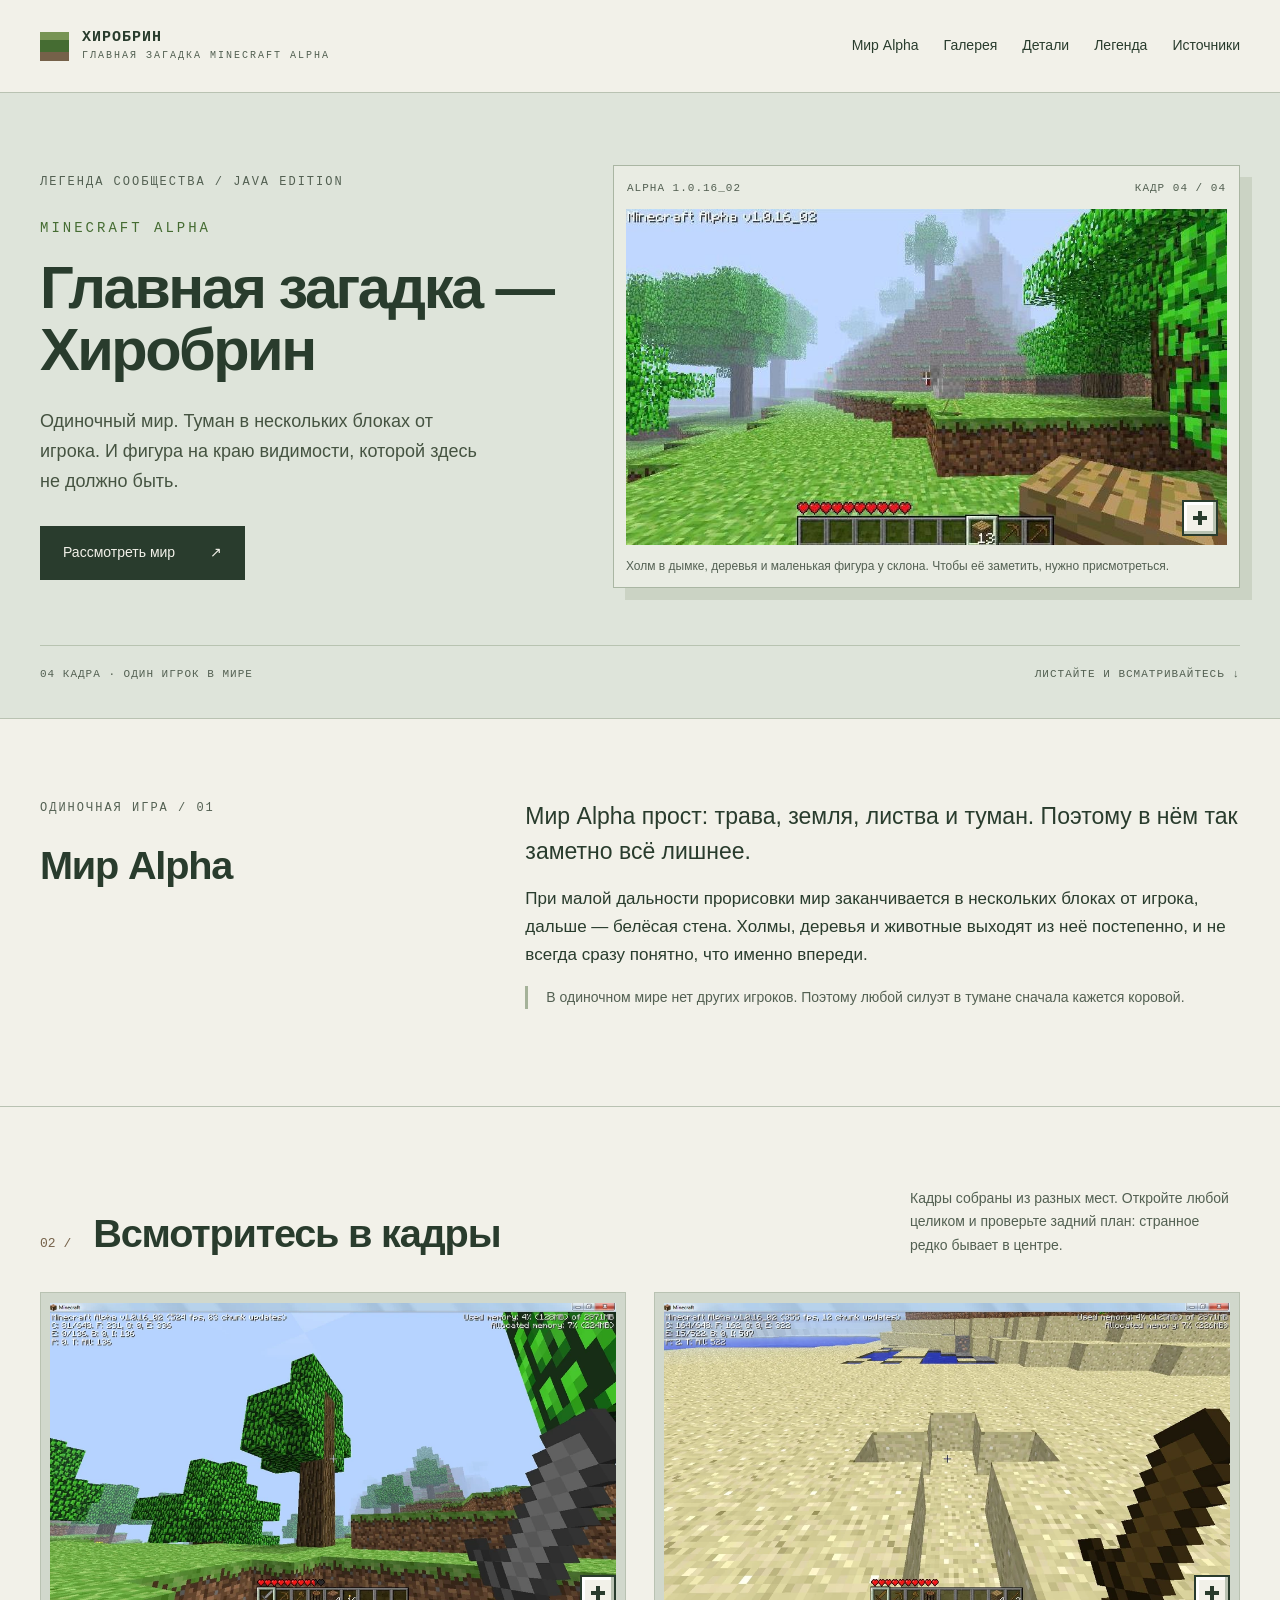
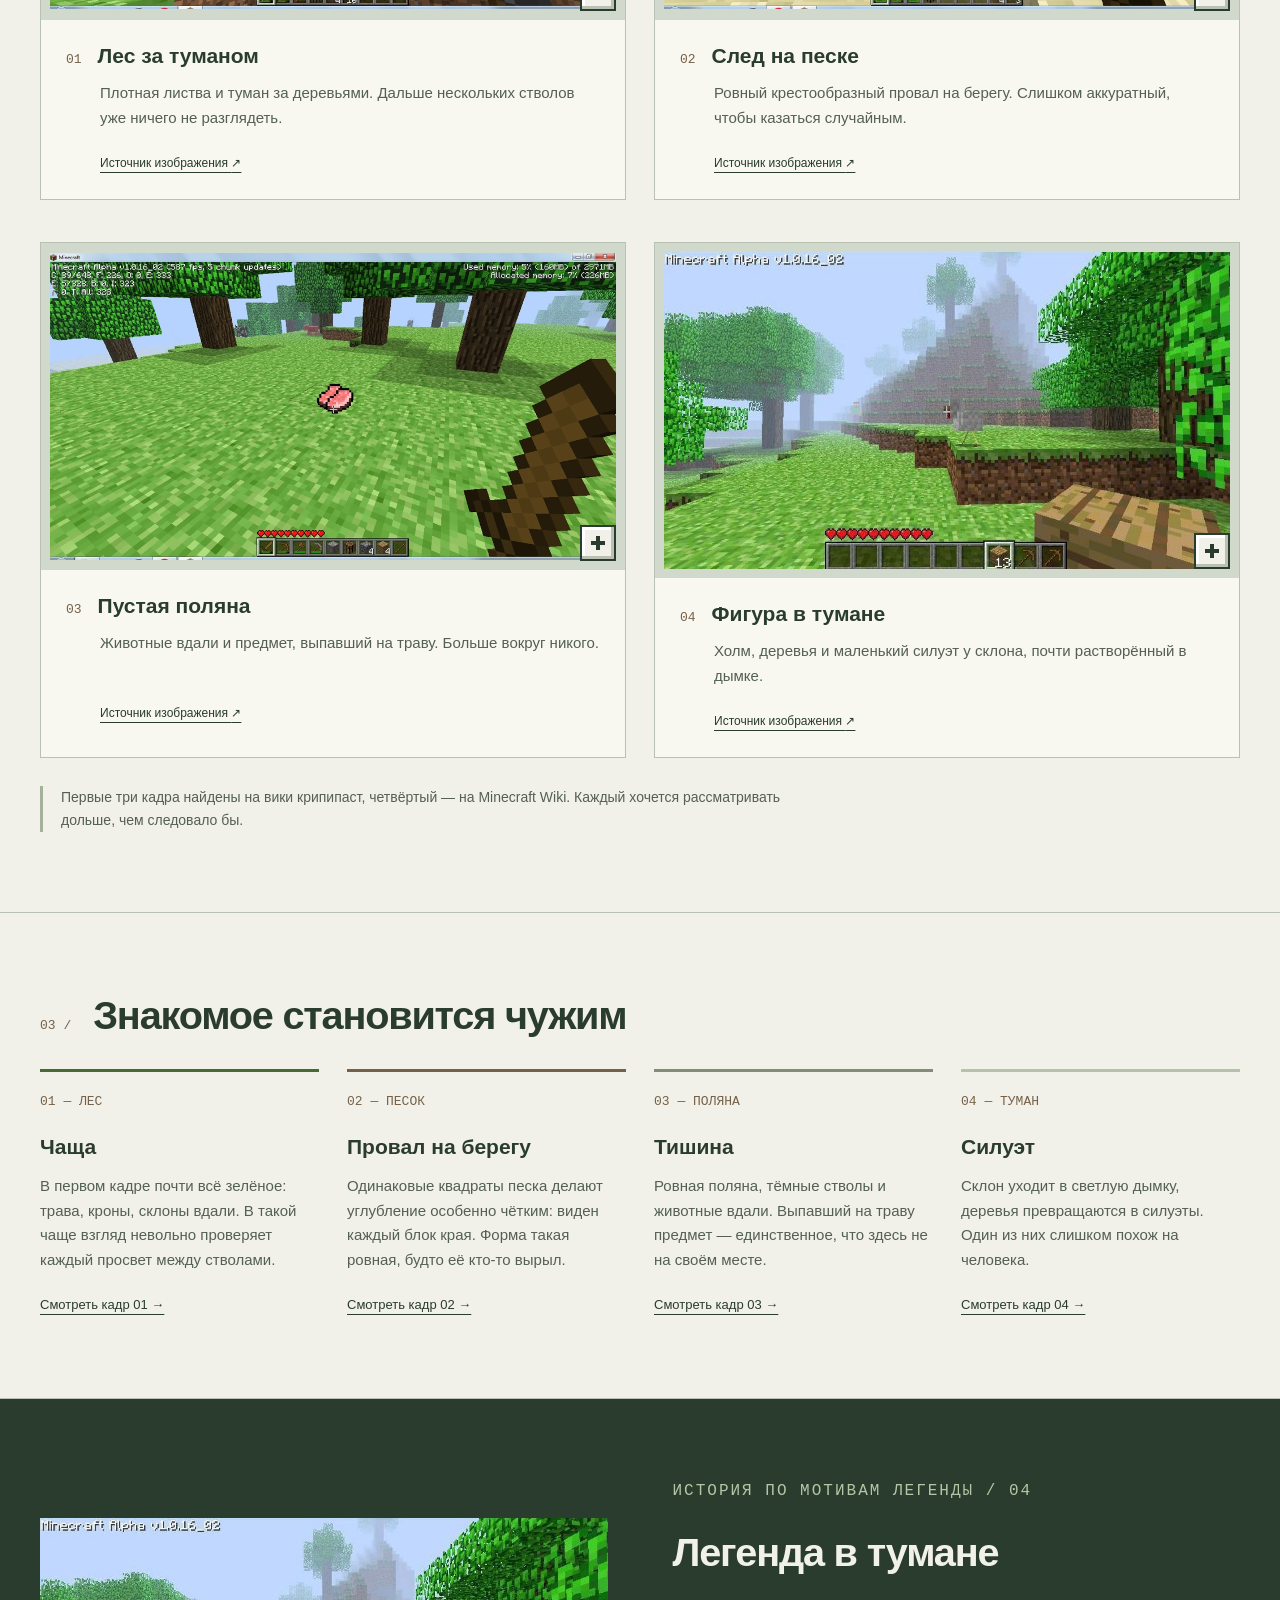
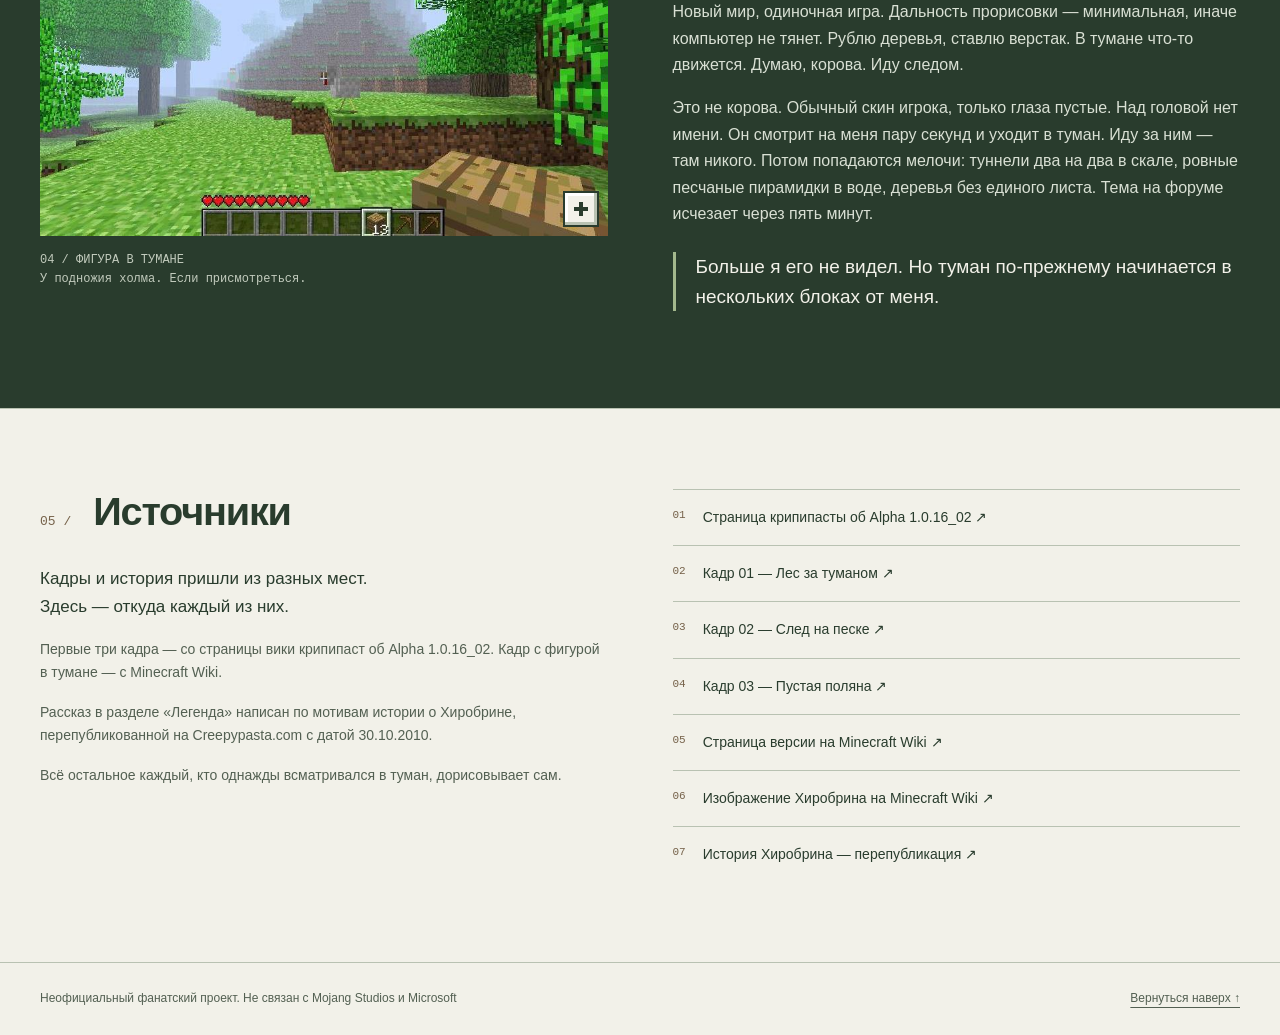
==== commit bca83c15: "Выравнивание «+» на кнопках увеличения .expand: grid -> flex. В grid символ «＋» и псевдоэлемент ::be" ====
--- a/index.html
+++ b/index.html
@@ -8,30 +8,29 @@
 <style>
 :root{--paper:#f2f1e9;--fog:#dee4da;--ink:#293c2d;--muted:#536052;--green:#456c32;--line:#b9c2b2;--earth:#756149;--max:1240px}*{box-sizing:border-box}html{scroll-behavior:smooth;scroll-padding-top:30px}body{margin:0;background:var(--paper);color:var(--ink);font:17px/1.65 Arial,Helvetica,sans-serif}a{color:inherit;text-underline-offset:5px}button{font:inherit;color:inherit}a,button{-webkit-tap-highlight-color:transparent}:focus-visible{outline:3px solid #9b5d21;outline-offset:5px}a:hover{color:var(--green)}.wrap{width:min(var(--max),calc(100% - 80px));margin:auto}.skip{position:fixed;top:-100px;left:12px;z-index:10;background:var(--paper);padding:10px}.skip:focus{top:10px}header{border-bottom:1px solid var(--line)}.header-row{min-height:92px;display:flex;justify-content:space-between;gap:30px;align-items:center}.brand{text-decoration:none;display:flex;align-items:center;gap:13px;font:bold 15px/1.3 monospace;letter-spacing:1px}.mark{width:29px;height:29px;background:var(--green);border-top:8px solid #779454;box-shadow:inset 0 -9px var(--earth);flex-shrink:0}.brand small{display:block;font:10px/1.6 monospace;letter-spacing:2px;color:var(--muted)}nav{display:flex;gap:25px;flex-wrap:wrap}nav a{font-size:14px;text-decoration:none}nav a:hover{text-decoration:underline}.eyebrow{font:12px/1.6 monospace;letter-spacing:2px;text-transform:uppercase;color:var(--muted);margin:0 0 25px}.hero{background:var(--fog);border-bottom:1px solid var(--line);padding:72px 0 36px}.hero-grid{display:grid;grid-template-columns:.9fr 1.1fr;gap:60px;align-items:center}h1{font-size:clamp(38px,4.65vw,67px);line-height:1.04;letter-spacing:-2.5px;margin:0 0 27px;font-weight:800}h1 .game{display:block;font:14px/1.6 monospace;letter-spacing:3px;margin-bottom:17px;color:var(--green)}.intro{font-size:18px;max-width:450px;margin:0 0 30px;color:#455341}.primary{display:inline-flex;align-items:center;justify-content:space-between;gap:35px;background:var(--ink);color:var(--paper);padding:15px 23px;text-decoration:none;font-size:14px;min-height:48px}.primary:hover{background:var(--green);color:white}.hero-figure{margin:0;border:1px solid #aab6a3;background:#e9ece3;padding:12px;box-shadow:12px 12px 0 #cbd3c4}.frame-top{display:flex;justify-content:space-between;gap:10px;font:11px/1.5 monospace;letter-spacing:1px;padding:2px 1px 12px;color:var(--muted)}.hero-figure figcaption{font-size:12px;line-height:1.5;margin-top:12px;color:var(--muted)}.image-button{display:block;position:relative;border:0;background:#d1d8cc;padding:0;width:100%;cursor:zoom-in;line-height:0}
 .image-button img{display:block;width:100%;height:auto;object-fit:contain}
-.expand{position:absolute;right:9px;bottom:9px;display:grid;place-items:center;width:36px;height:36px;font-size:0;color:var(--ink);background:var(--paper);border:2px solid var(--ink);box-shadow:inset -3px -3px 0 var(--line),inset 3px 3px 0 #fff}
+.expand{position:absolute;right:9px;bottom:9px;display:flex;align-items:center;justify-content:center;width:36px;height:36px;font-size:0;color:var(--ink);background:var(--paper);border:2px solid var(--ink);box-shadow:inset -3px -3px 0 var(--line),inset 3px 3px 0 #fff}
 .expand::before{content:"";width:14px;height:14px;background:linear-gradient(currentColor,currentColor) center/4px 100% no-repeat,linear-gradient(currentColor,currentColor) center/100% 4px no-repeat}
 .image-button:hover .expand{background:var(--ink);color:var(--paper);box-shadow:inset -3px -3px 0 rgba(0,0,0,.35),inset 3px 3px 0 var(--muted)}
 .image-button:focus-visible .expand{background:var(--green);color:var(--paper);box-shadow:inset -3px -3px 0 rgba(0,0,0,.3),inset 3px 3px 0 #779454}
 .image-button:active .expand{box-shadow:inset 3px 3px 0 rgba(0,0,0,.3)}
-.legend .image-button:focus-visible{outline-color:#a3b88d}.hero-bottom{display:flex;justify-content:space-between;gap:15px;margin-top:57px;padding-top:20px;border-top:1px solid #b8c3b1;font:11px/1.5 monospace;letter-spacing:1px;color:var(--muted)}section{scroll-margin-top:25px}.section{padding:80px 0;border-bottom:1px solid var(--line)}.section-heading{display:flex;align-items:baseline;gap:22px;margin-bottom:30px}.section-heading .index{font:13px monospace;color:var(--earth)}h2{font-size:clamp(30px,3.1vw,44px);line-height:1.15;letter-spacing:-1.2px;margin:0}h3{font-size:21px;line-height:1.25;margin:0}p{margin:0 0 17px}.world-grid{display:grid;grid-template-columns:1fr 1.7fr;gap:65px}.world-copy{max-width:730px}.lead{font-size:23px;line-height:1.5}.note{font-size:14px;color:var(--muted);border-left:3px solid #a5b299;padding-left:18px}.section-top{display:flex;align-items:end;justify-content:space-between;gap:30px;margin-bottom:35px}.section-top .section-heading{margin:0}.section-top>p{font-size:14px;max-width:330px;margin:0;color:var(--muted)}.gallery{display:grid;grid-template-columns:1fr 1fr;gap:42px 28px}.card{margin:0;scroll-margin-top:25px;border:1px solid var(--line);background:#f8f7f0}.card figcaption{padding:23px 25px}.card-title{display:flex;align-items:baseline;gap:16px;margin-bottom:12px}.number{font:13px monospace;color:var(--earth)}.card p{font-size:15px;color:var(--muted);min-height:50px;margin-left:34px}.card figcaption>a{font-size:12px;margin-left:34px}.card .image-button{aspect-ratio:1000/560;display:grid;align-items:center;padding:9px}.card img{max-height:100%;object-fit:contain}.gallery-note{margin:28px 0 0;max-width:780px}.traces{display:grid;grid-template-columns:repeat(3,1fr);gap:28px}.traces .card p{margin-left:0}.traces .card-title{margin-bottom:10px}.details{display:grid;grid-template-columns:repeat(4,1fr);gap:28px}.detail{border-top:3px solid var(--green);padding-top:22px}.detail:nth-child(2){border-color:var(--earth)}.detail:nth-child(3){border-color:#818d76}.detail:nth-child(4){border-color:#b5c2ac}.detail .number{display:block;margin-bottom:25px}.detail h3{margin-bottom:14px}.detail p{font-size:15px;color:var(--muted)}.detail a{font-size:13px}.legend{background:var(--ink);color:var(--paper)}.legend .eyebrow,.legend .index{color:#b5c6a7}.legend-grid{display:grid;grid-template-columns:1fr 1fr;gap:65px;align-items:center}.legend figure{margin:0}.legend figcaption{font:12px/1.6 monospace;color:#c2cbbd;margin-top:15px}.legend p{color:#d9e0d4;font-size:16px}.legend .fact{font-size:19px;line-height:1.55;color:var(--paper);border-left:3px solid #a3b88d;padding-left:20px;margin-top:25px}.sources-grid{display:grid;grid-template-columns:1fr 1fr;gap:65px}.sources-list{list-style:none;margin:0;padding:0}.sources-list li{display:flex;gap:17px;border-top:1px solid var(--line);padding:16px 0;font-size:14px}.sources-list li>span{font:11px/1.8 monospace;color:var(--earth)}.sources-list a{overflow-wrap:anywhere;text-decoration:none}.sources-list a:hover{text-decoration:underline}.source-note{font-size:14px;color:var(--muted)}footer{padding:26px 0;color:var(--muted);font-size:12px}.footer-row{display:flex;justify-content:space-between;gap:25px}footer a{white-space:nowrap}dialog{border:1px solid #a0ae95;background:var(--paper);color:var(--ink);padding:18px;width:min(1120px,calc(100% - 24px));max-height:calc(100dvh - 24px);overflow:auto}dialog::backdrop{background:rgba(12,23,15,.88)}.dialog-head{display:flex;align-items:center;justify-content:space-between;gap:15px;margin-bottom:14px}.dialog-head h2{font-size:22px;letter-spacing:0}.close{flex-shrink:0;border:2px solid var(--ink);background:var(--paper);color:var(--ink);padding:8px 14px;min-height:44px;cursor:pointer;font:bold 14px/1.2 monospace;box-shadow:inset -3px -3px 0 var(--line),inset 3px 3px 0 #fff}.close:hover{background:var(--ink);color:var(--paper);box-shadow:inset -3px -3px 0 rgba(0,0,0,.35),inset 3px 3px 0 var(--muted)}.close:focus-visible{outline-offset:3px;background:var(--green);color:var(--paper);box-shadow:inset -3px -3px 0 rgba(0,0,0,.3),inset 3px 3px 0 #779454}.close:active{box-shadow:inset 3px 3px 0 rgba(0,0,0,.3)}#large-image{display:block;margin:auto;max-width:100%;width:auto;height:auto;max-height:calc(100dvh - 220px);object-fit:contain}#dialog-caption{font-size:14px;line-height:1.5;margin:15px 0 0}body.modal-open{overflow:hidden}noscript p{padding:20px;background:var(--fog)}
+.legend .image-button:focus-visible{outline-color:#a3b88d}.hero-bottom{display:flex;justify-content:space-between;gap:15px;margin-top:57px;padding-top:20px;border-top:1px solid #b8c3b1;font:11px/1.5 monospace;letter-spacing:1px;color:var(--muted)}section{scroll-margin-top:25px}.section{padding:80px 0;border-bottom:1px solid var(--line)}.section-heading{display:flex;align-items:baseline;gap:22px;margin-bottom:30px}.section-heading .index{font:13px monospace;color:var(--earth)}h2{font-size:clamp(30px,3.1vw,44px);line-height:1.15;letter-spacing:-1.2px;margin:0}h3{font-size:21px;line-height:1.25;margin:0}p{margin:0 0 17px}.world-grid{display:grid;grid-template-columns:1fr 1.7fr;gap:65px}.world-copy{max-width:730px}.lead{font-size:23px;line-height:1.5}.note{font-size:14px;color:var(--muted);border-left:3px solid #a5b299;padding-left:18px}.section-top{display:flex;align-items:end;justify-content:space-between;gap:30px;margin-bottom:35px}.section-top .section-heading{margin:0}.section-top>p{font-size:14px;max-width:330px;margin:0;color:var(--muted)}.gallery{display:grid;grid-template-columns:1fr 1fr;gap:42px 28px}.card{margin:0;scroll-margin-top:25px;border:1px solid var(--line);background:#f8f7f0}.card figcaption{padding:23px 25px}.card-title{display:flex;align-items:baseline;gap:16px;margin-bottom:12px}.number{font:13px monospace;color:var(--earth)}.card p{font-size:15px;color:var(--muted);min-height:50px;margin-left:34px}.card figcaption>a{font-size:12px;margin-left:34px}.card .image-button{aspect-ratio:1000/560;display:grid;align-items:center;padding:9px}.card img{max-height:100%;object-fit:contain}.gallery-note{margin:28px 0 0;max-width:780px}.details{display:grid;grid-template-columns:repeat(4,1fr);gap:28px}.detail{border-top:3px solid var(--green);padding-top:22px}.detail:nth-child(2){border-color:var(--earth)}.detail:nth-child(3){border-color:#818d76}.detail:nth-child(4){border-color:#b5c2ac}.detail .number{display:block;margin-bottom:25px}.detail h3{margin-bottom:14px}.detail p{font-size:15px;color:var(--muted)}.detail a{font-size:13px}.legend{background:var(--ink);color:var(--paper)}.legend .eyebrow,.legend .index{color:#b5c6a7}.legend-grid{display:grid;grid-template-columns:1fr 1fr;gap:65px;align-items:center}.legend figure{margin:0}.legend figcaption{font:12px/1.6 monospace;color:#c2cbbd;margin-top:15px}.legend p{color:#d9e0d4;font-size:16px}.legend .fact{font-size:19px;line-height:1.55;color:var(--paper);border-left:3px solid #a3b88d;padding-left:20px;margin-top:25px}.sources-grid{display:grid;grid-template-columns:1fr 1fr;gap:65px}.sources-list{list-style:none;margin:0;padding:0}.sources-list li{display:flex;gap:17px;border-top:1px solid var(--line);padding:16px 0;font-size:14px}.sources-list li>span{font:11px/1.8 monospace;color:var(--earth)}.sources-list a{overflow-wrap:anywhere;text-decoration:none}.sources-list a:hover{text-decoration:underline}.source-note{font-size:14px;color:var(--muted)}footer{padding:26px 0;color:var(--muted);font-size:12px}.footer-row{display:flex;justify-content:space-between;gap:25px}footer a{white-space:nowrap}dialog{border:1px solid #a0ae95;background:var(--paper);color:var(--ink);padding:18px;width:min(1120px,calc(100% - 24px));max-height:calc(100dvh - 24px);overflow:auto}dialog::backdrop{background:rgba(12,23,15,.88)}.dialog-head{display:flex;align-items:center;justify-content:space-between;gap:15px;margin-bottom:14px}.dialog-head h2{font-size:22px;letter-spacing:0}.close{flex-shrink:0;border:2px solid var(--ink);background:var(--paper);color:var(--ink);padding:8px 14px;min-height:44px;cursor:pointer;font:bold 14px/1.2 monospace;box-shadow:inset -3px -3px 0 var(--line),inset 3px 3px 0 #fff}.close:hover{background:var(--ink);color:var(--paper);box-shadow:inset -3px -3px 0 rgba(0,0,0,.35),inset 3px 3px 0 var(--muted)}.close:focus-visible{outline-offset:3px;background:var(--green);color:var(--paper);box-shadow:inset -3px -3px 0 rgba(0,0,0,.3),inset 3px 3px 0 #779454}.close:active{box-shadow:inset 3px 3px 0 rgba(0,0,0,.3)}#large-image{display:block;margin:auto;max-width:100%;width:auto;height:auto;max-height:calc(100dvh - 220px);object-fit:contain}#dialog-caption{font-size:14px;line-height:1.5;margin:15px 0 0}body.modal-open{overflow:hidden}noscript p{padding:20px;background:var(--fog)}
 @media(min-width:1600px){.hero{padding-top:95px;padding-bottom:45px}}
-@media(max-width:1050px){.traces{grid-template-columns:1fr 1fr}.wrap{width:calc(100% - 48px)}.hero-grid{gap:30px}.header-row{gap:20px}nav{gap:15px}.details{grid-template-columns:1fr 1fr}.world-grid,.legend-grid,.sources-grid{gap:35px}h1{letter-spacing:-1.8px}.hero{padding-top:50px}}
-@media(max-width:760px){.wrap{width:calc(100% - 36px)}.header-row{align-items:flex-start;flex-direction:column;padding:20px 0;gap:20px}nav{gap:10px 20px}nav a{padding:4px 0}.hero{padding-top:38px}.hero-grid,.world-grid,.legend-grid,.sources-grid{grid-template-columns:1fr;gap:28px}h1{font-size:48px}.intro{font-size:17px}.hero-figure{margin:6px 8px 0 0}.hero-bottom{margin-top:35px;flex-wrap:wrap}.section{padding:48px 0}.section-top{display:block}.section-top>p{margin-top:18px}.gallery,.traces{grid-template-columns:1fr;gap:25px}.card p{min-height:0}.lead{font-size:20px}.section-heading{margin-bottom:20px}.footer-row{flex-direction:column;gap:12px}.details{gap:30px 20px}.detail h3{font-size:19px}.legend-grid{gap:32px}.eyebrow{margin-bottom:20px}.card figcaption{padding:20px}.dialog-head h2{font-size:18px}}
+@media(max-width:1050px){.wrap{width:calc(100% - 48px)}.hero-grid{gap:30px}.header-row{gap:20px}nav{gap:15px}.details{grid-template-columns:1fr 1fr}.world-grid,.legend-grid,.sources-grid{gap:35px}h1{letter-spacing:-1.8px}.hero{padding-top:50px}}
+@media(max-width:760px){.wrap{width:calc(100% - 36px)}.header-row{align-items:flex-start;flex-direction:column;padding:20px 0;gap:20px}nav{gap:10px 20px}nav a{padding:4px 0}.hero{padding-top:38px}.hero-grid,.world-grid,.legend-grid,.sources-grid{grid-template-columns:1fr;gap:28px}h1{font-size:48px}.intro{font-size:17px}.hero-figure{margin:6px 8px 0 0}.hero-bottom{margin-top:35px;flex-wrap:wrap}.section{padding:48px 0}.section-top{display:block}.section-top>p{margin-top:18px}.gallery{grid-template-columns:1fr;gap:25px}.card p{min-height:0}.lead{font-size:20px}.section-heading{margin-bottom:20px}.footer-row{flex-direction:column;gap:12px}.details{gap:30px 20px}.detail h3{font-size:19px}.legend-grid{gap:32px}.eyebrow{margin-bottom:20px}.card figcaption{padding:20px}.dialog-head h2{font-size:18px}}
 @media(max-width:390px){h1{font-size:41px}.details{grid-template-columns:1fr}.hero-bottom{font-size:10px}.frame-top{font-size:10px}.card-title{gap:12px}.card p,.card figcaption>a{margin-left:0}.close{font-size:13px;padding:8px 10px}}
 @media(prefers-reduced-motion:reduce){html{scroll-behavior:auto}*{animation:none!important;transition:none!important}}
 </style>
 </head>
 <body id="top">
 <a class="skip" href="#main">Перейти к содержимому</a>
-<header><div class="wrap header-row"><a class="brand" href="#top"><span class="mark" aria-hidden="true"></span><span>ХИРОБРИН<small>ГЛАВНАЯ ЗАГАДКА MINECRAFT ALPHA</small></span></a><nav aria-label="Основная навигация"><a href="#world">Мир Alpha</a><a href="#gallery">Галерея</a><a href="#details">Детали</a><a href="#traces">Следы</a><a href="#legend">Легенда</a><a href="#sources">Источники</a></nav></div></header>
+<header><div class="wrap header-row"><a class="brand" href="#top"><span class="mark" aria-hidden="true"></span><span>ХИРОБРИН<small>ГЛАВНАЯ ЗАГАДКА MINECRAFT ALPHA</small></span></a><nav aria-label="Основная навигация"><a href="#world">Мир Alpha</a><a href="#gallery">Галерея</a><a href="#details">Детали</a><a href="#legend">Легенда</a><a href="#sources">Источники</a></nav></div></header>
 <main id="main">
-<section class="hero" aria-labelledby="hero-title"><div class="wrap"><div class="hero-grid"><div><p class="eyebrow">Легенда сообщества / Java Edition</p><h1 id="hero-title"><span class="game">MINECRAFT ALPHA</span>Главная загадка&nbsp;—<br>Хиробрин</h1><p class="intro">Одиночный мир. Туман в нескольких блоках от игрока. И фигура на краю видимости, которой здесь не должно быть.</p><a class="primary" href="#gallery">Рассмотреть мир <span aria-hidden="true">↗</span></a></div><figure class="hero-figure"><div class="frame-top"><span>ALPHA 1.0.16_02</span><span>КАДР 04 / 07</span></div><button class="image-button hero-image" type="button" data-image="3" aria-label="Увеличить: Фигура в тумане"><img src="[data-uri]" width="851" height="476" alt="Туманный холм между деревьями, небольшая человекоподобная фигура у склона и панель инвентаря." ><span class="expand" aria-hidden="true">＋</span></button><figcaption>Холм в дымке, деревья и маленькая фигура у склона. Чтобы её заметить, нужно присмотреться.</figcaption></figure></div><div class="hero-bottom"><span>07 КАДРОВ · ОДИН ИГРОК В МИРЕ</span><span>ЛИСТАЙТЕ И ВСМАТРИВАЙТЕСЬ ↓</span></div></div></section>
+<section class="hero" aria-labelledby="hero-title"><div class="wrap"><div class="hero-grid"><div><p class="eyebrow">Легенда сообщества / Java Edition</p><h1 id="hero-title"><span class="game">MINECRAFT ALPHA</span>Главная загадка&nbsp;—<br>Хиробрин</h1><p class="intro">Одиночный мир. Туман в нескольких блоках от игрока. И фигура на краю видимости, которой здесь не должно быть.</p><a class="primary" href="#gallery">Рассмотреть мир <span aria-hidden="true">↗</span></a></div><figure class="hero-figure"><div class="frame-top"><span>ALPHA 1.0.16_02</span><span>КАДР 04 / 04</span></div><button class="image-button hero-image" type="button" data-image="3" aria-label="Увеличить: Фигура в тумане"><img src="[data-uri]" width="851" height="476" alt="Туманный холм между деревьями, небольшая человекоподобная фигура у склона и панель инвентаря." ><span class="expand" aria-hidden="true">＋</span></button><figcaption>Холм в дымке, деревья и маленькая фигура у склона. Чтобы её заметить, нужно присмотреться.</figcaption></figure></div><div class="hero-bottom"><span>04 КАДРА · ОДИН ИГРОК В МИРЕ</span><span>ЛИСТАЙТЕ И ВСМАТРИВАЙТЕСЬ ↓</span></div></div></section>
 <section class="section" id="world" aria-labelledby="world-title"><div class="wrap world-grid"><div><p class="eyebrow">Одиночная игра / 01</p><h2 id="world-title">Мир Alpha</h2></div><div class="world-copy"><p class="lead">Мир Alpha прост: трава, земля, листва и туман. Поэтому в нём так заметно всё лишнее.</p><p>При малой дальности прорисовки мир заканчивается в нескольких блоках от игрока, дальше — белёсая стена. Холмы, деревья и животные выходят из неё постепенно, и не всегда сразу понятно, что именно впереди.</p><p class="note">В одиночном мире нет других игроков. Поэтому любой силуэт в тумане сначала кажется коровой.</p></div></div></section>
 <section class="section" id="gallery" aria-labelledby="gallery-title"><div class="wrap"><div class="section-top"><div class="section-heading"><span class="index">02 /</span><h2 id="gallery-title">Всмотритесь в кадры</h2></div><p>Кадры собраны из разных мест. Откройте любой целиком и проверьте задний план: странное редко бывает в центре.</p></div><div class="gallery"><figure class="card" id="frame-1"><button class="image-button " type="button" data-image="0" aria-label="Увеличить: Лес за туманом"><img src="[data-uri]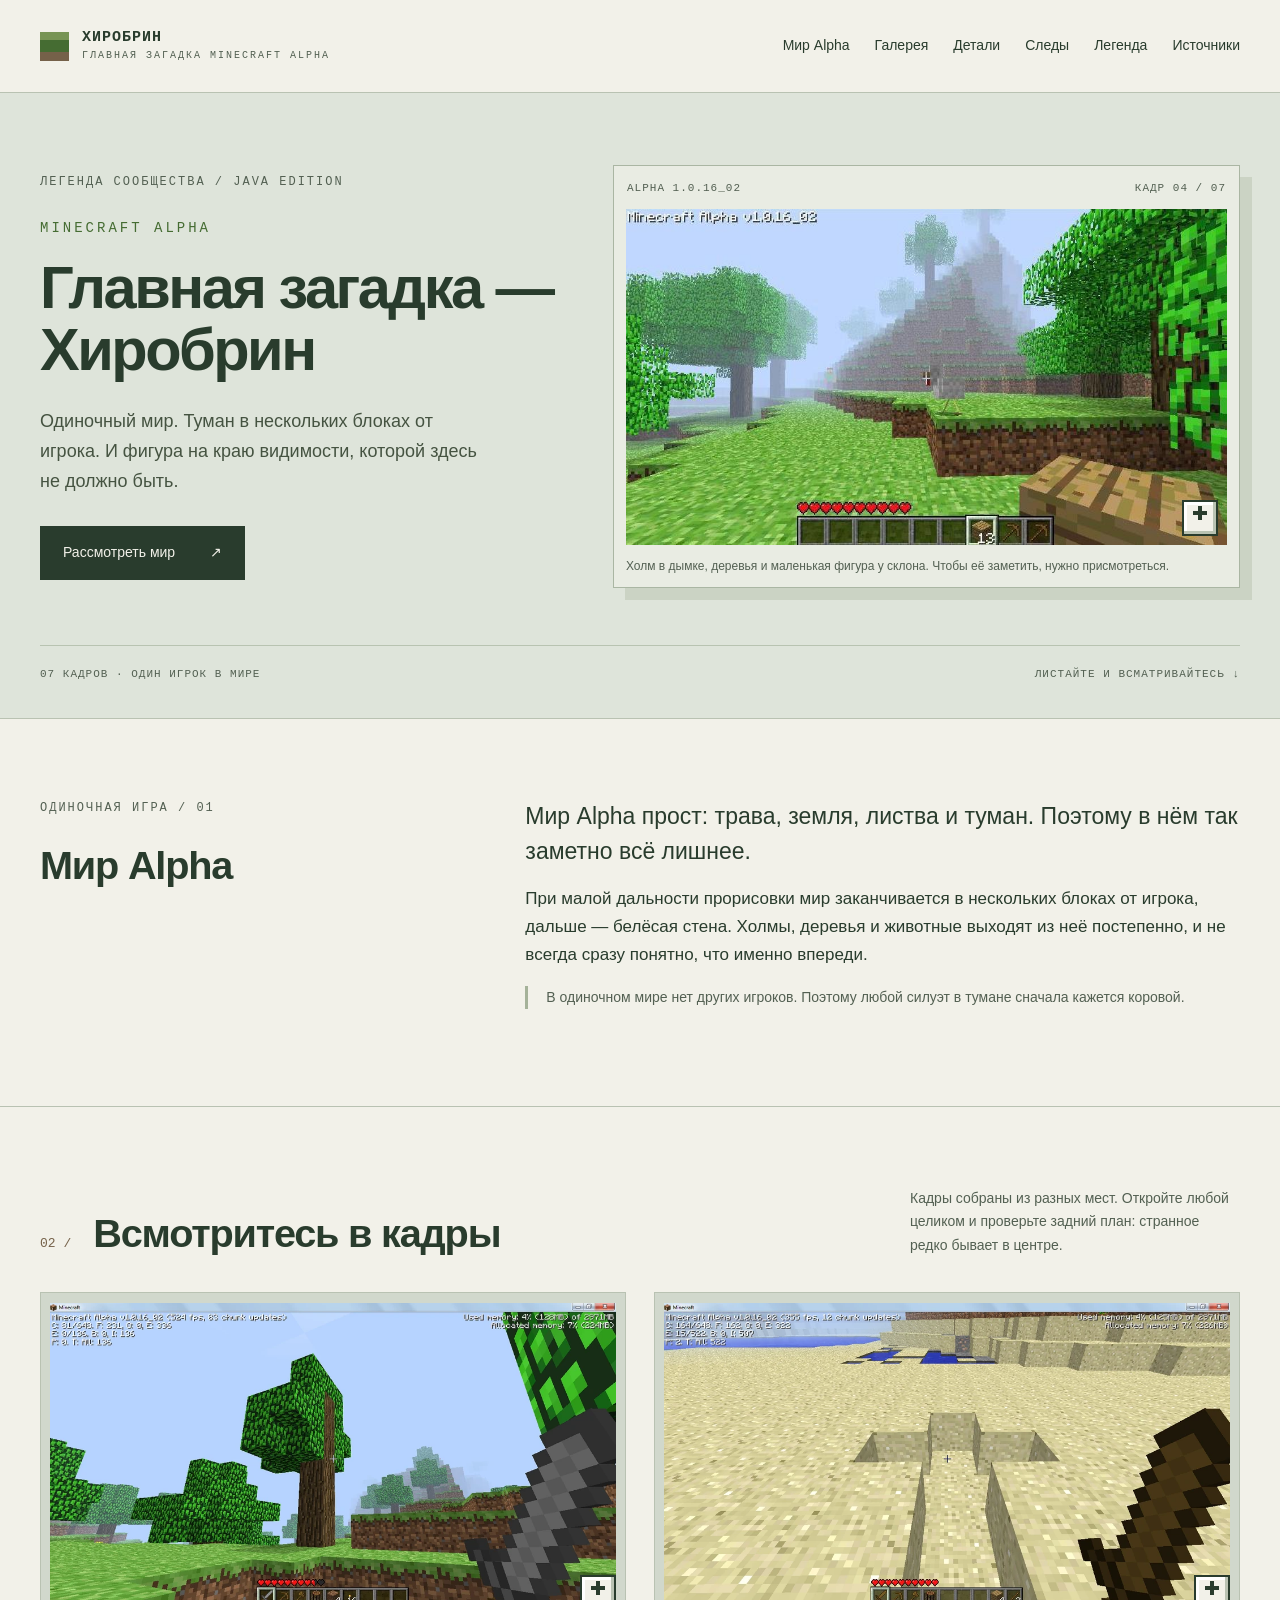
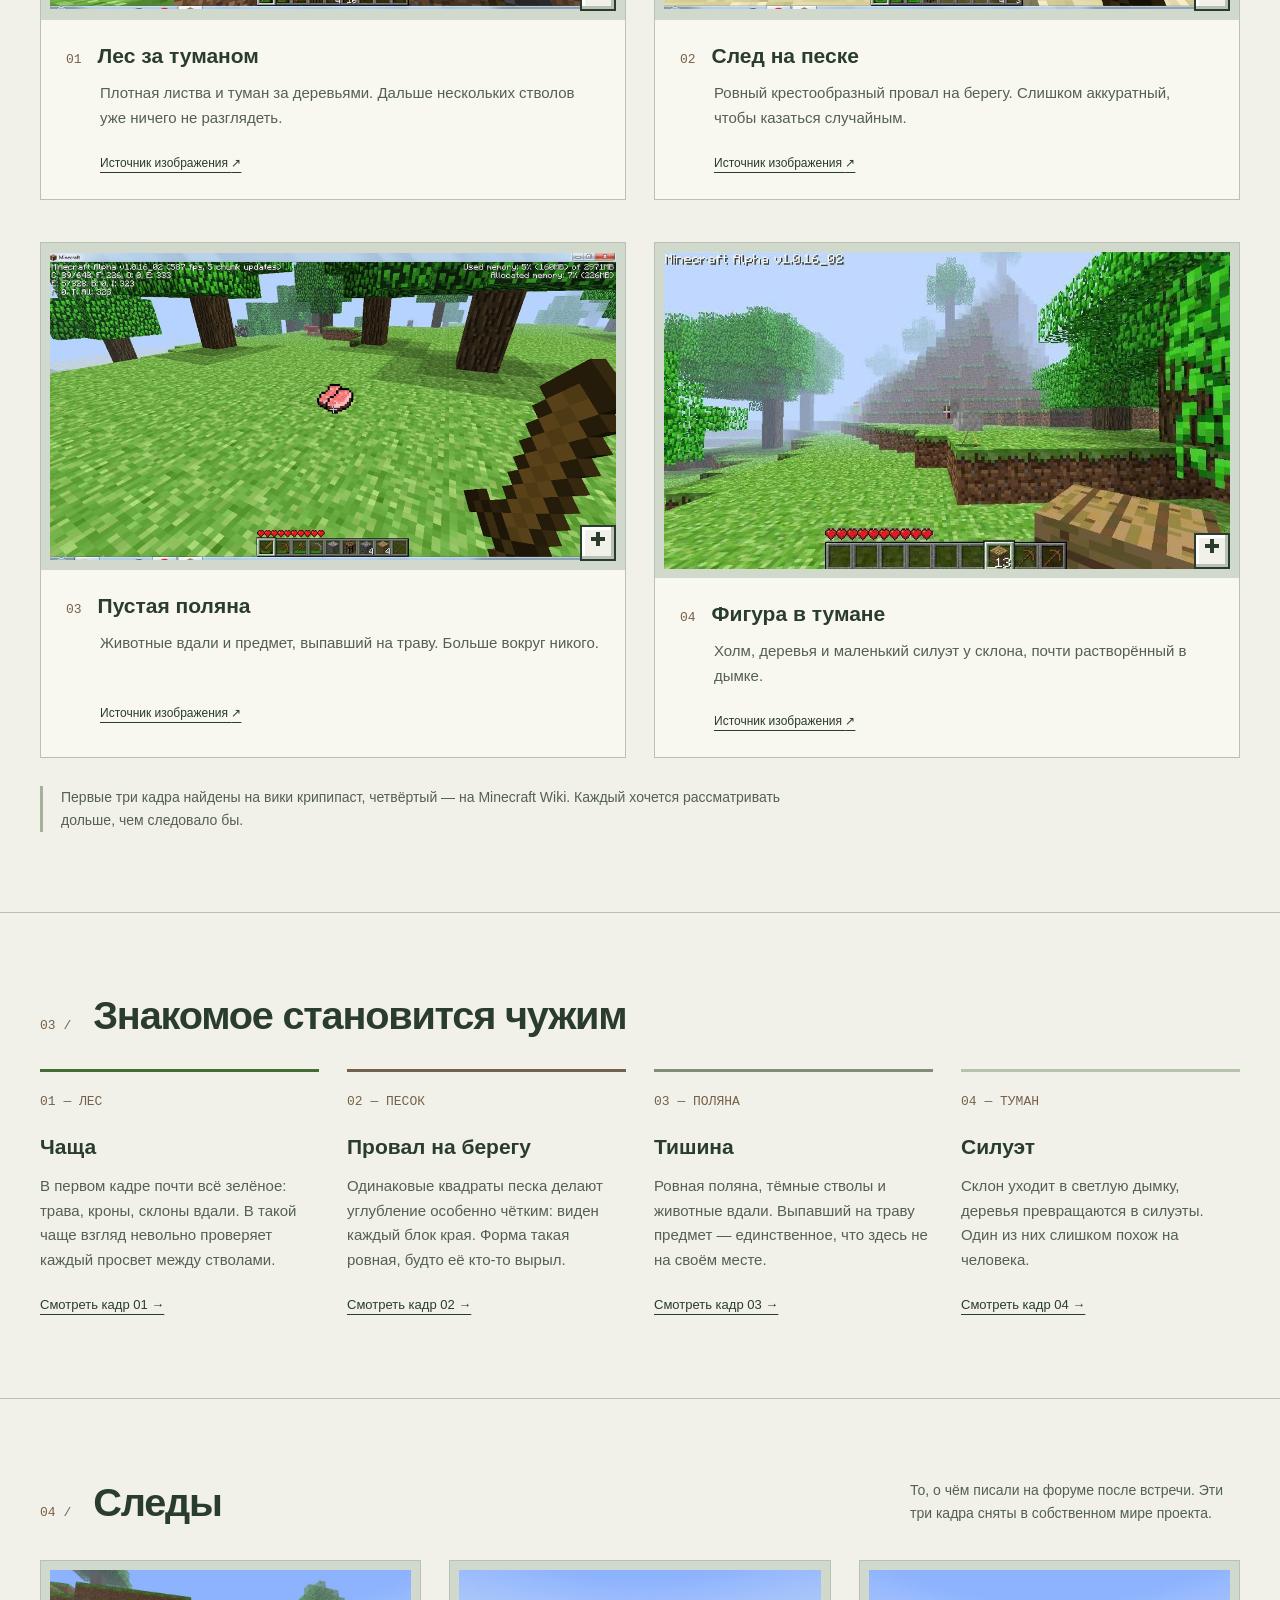
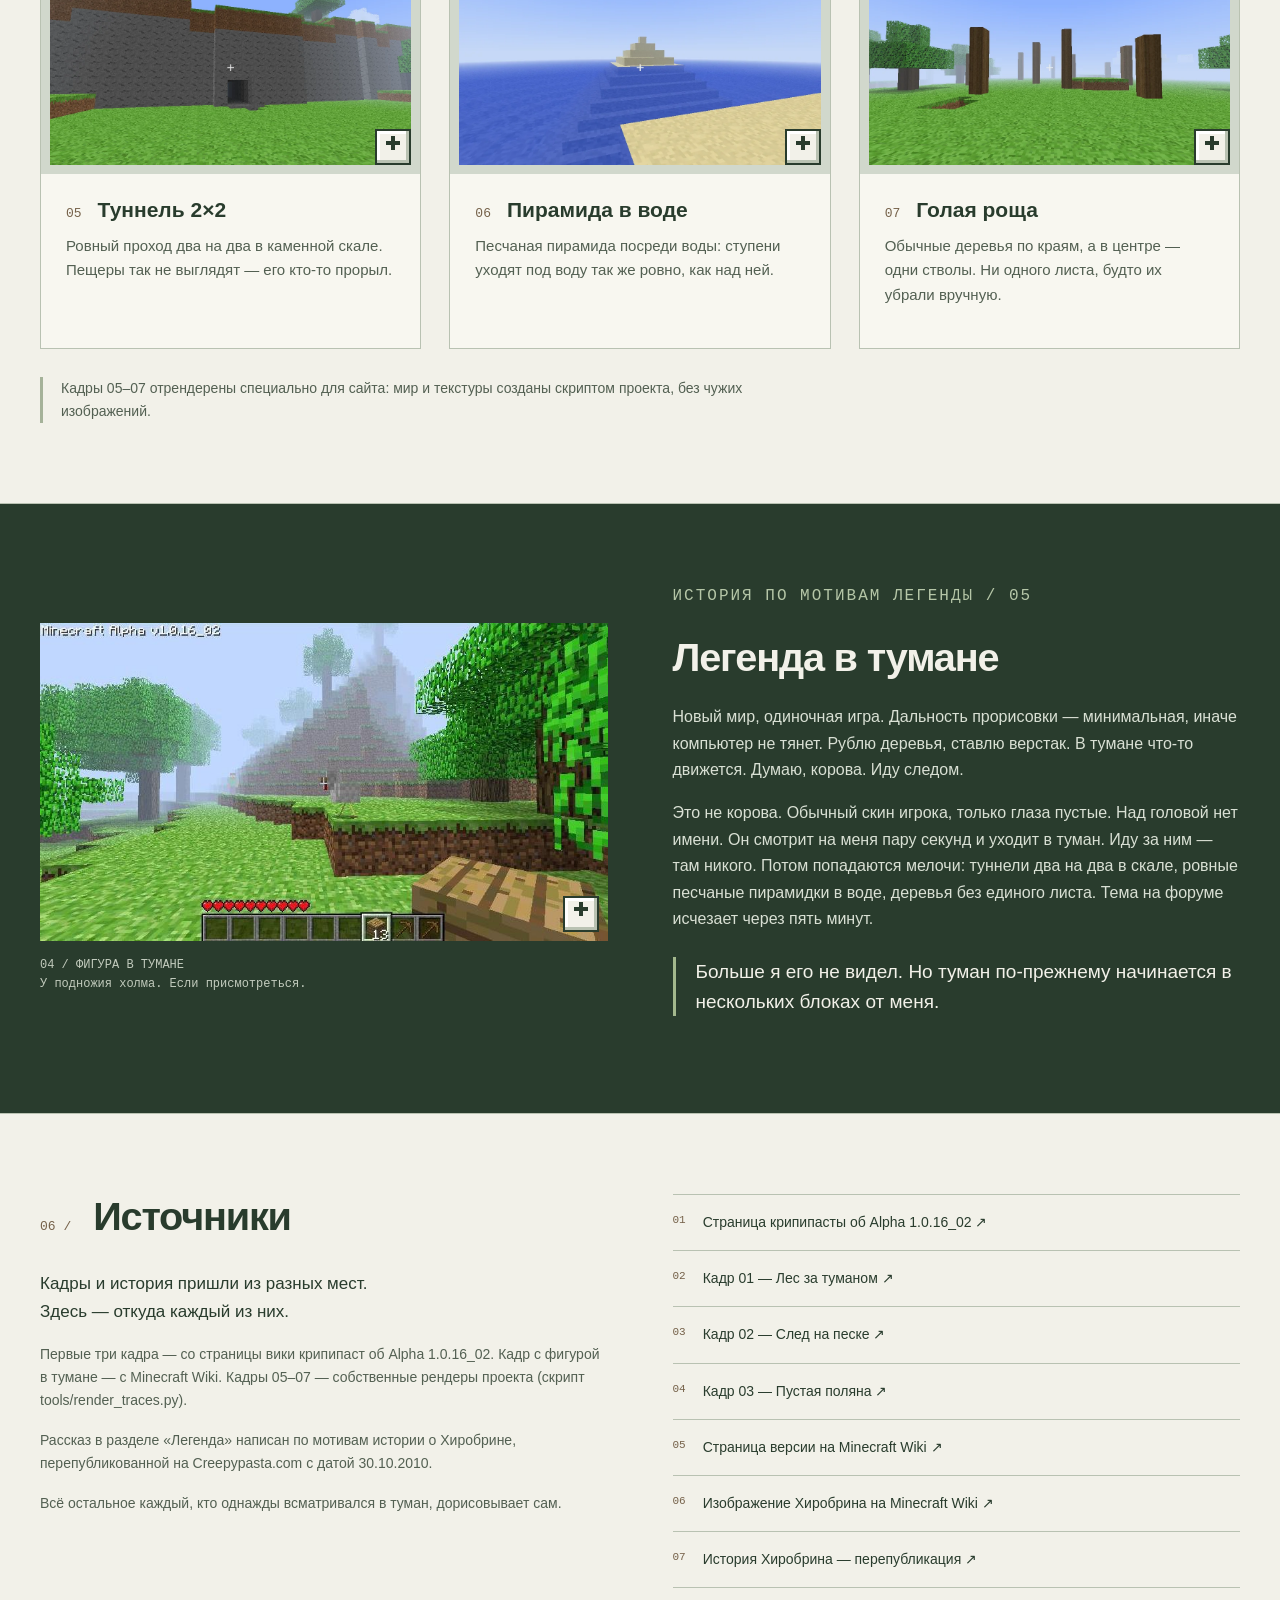
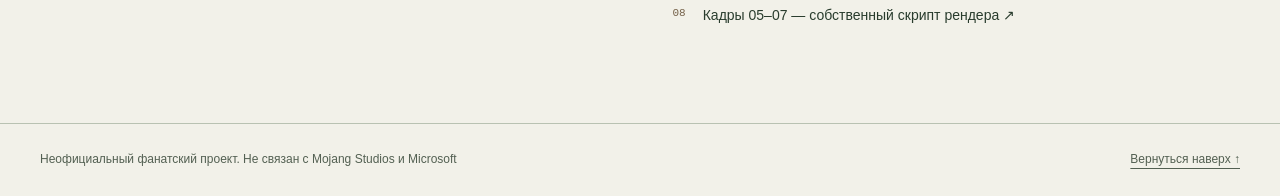
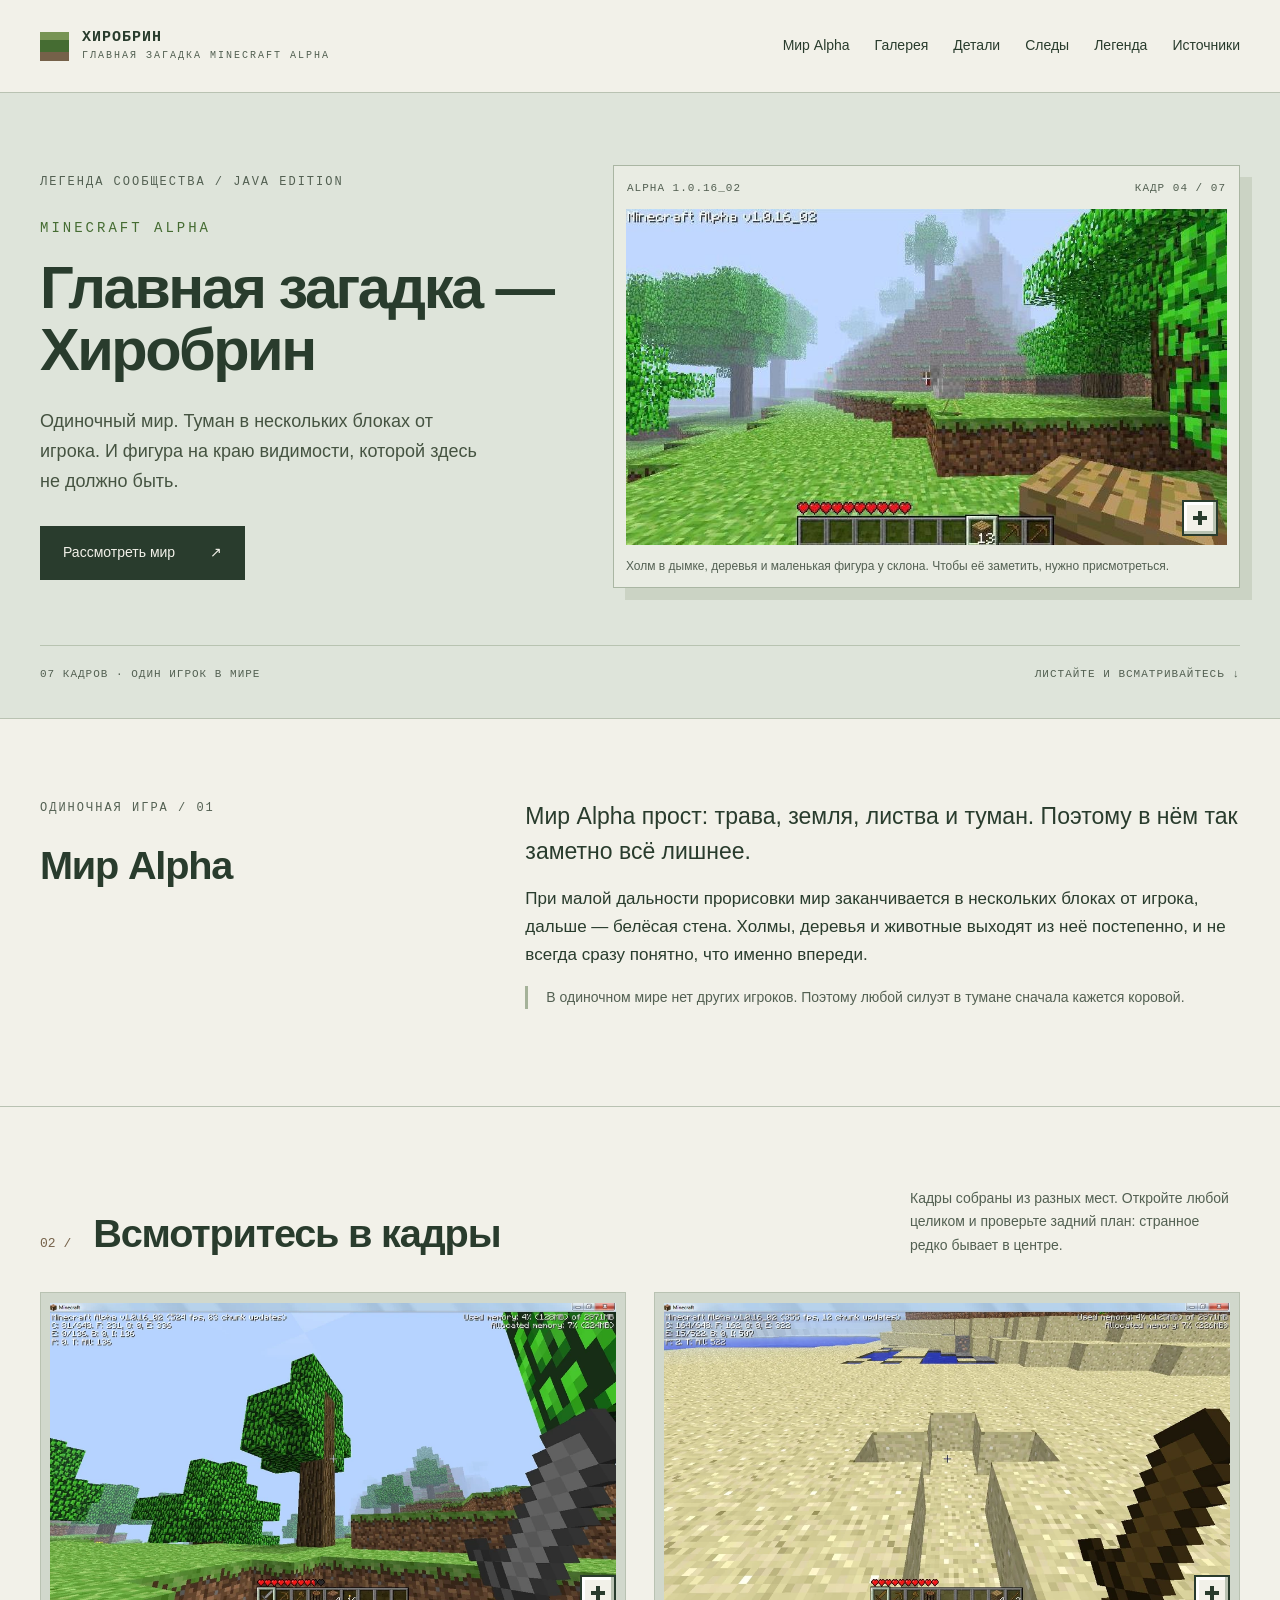
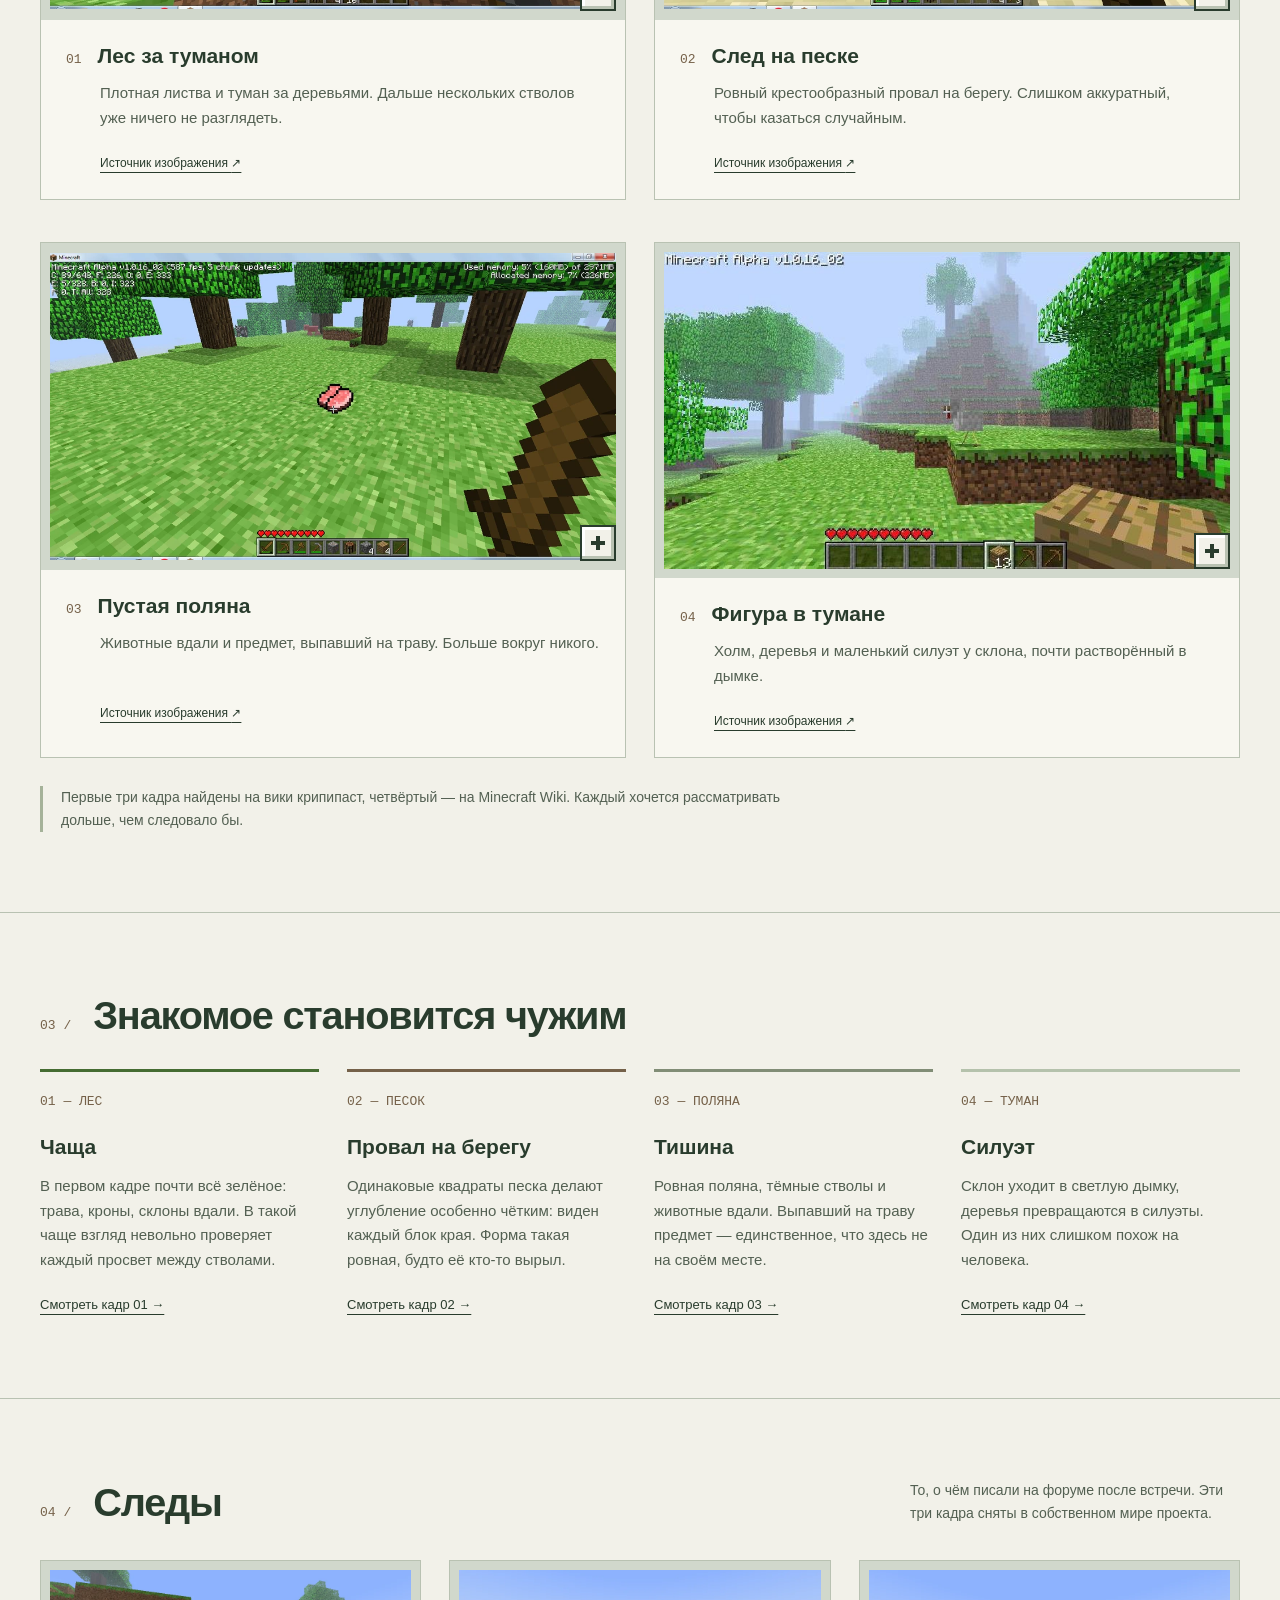
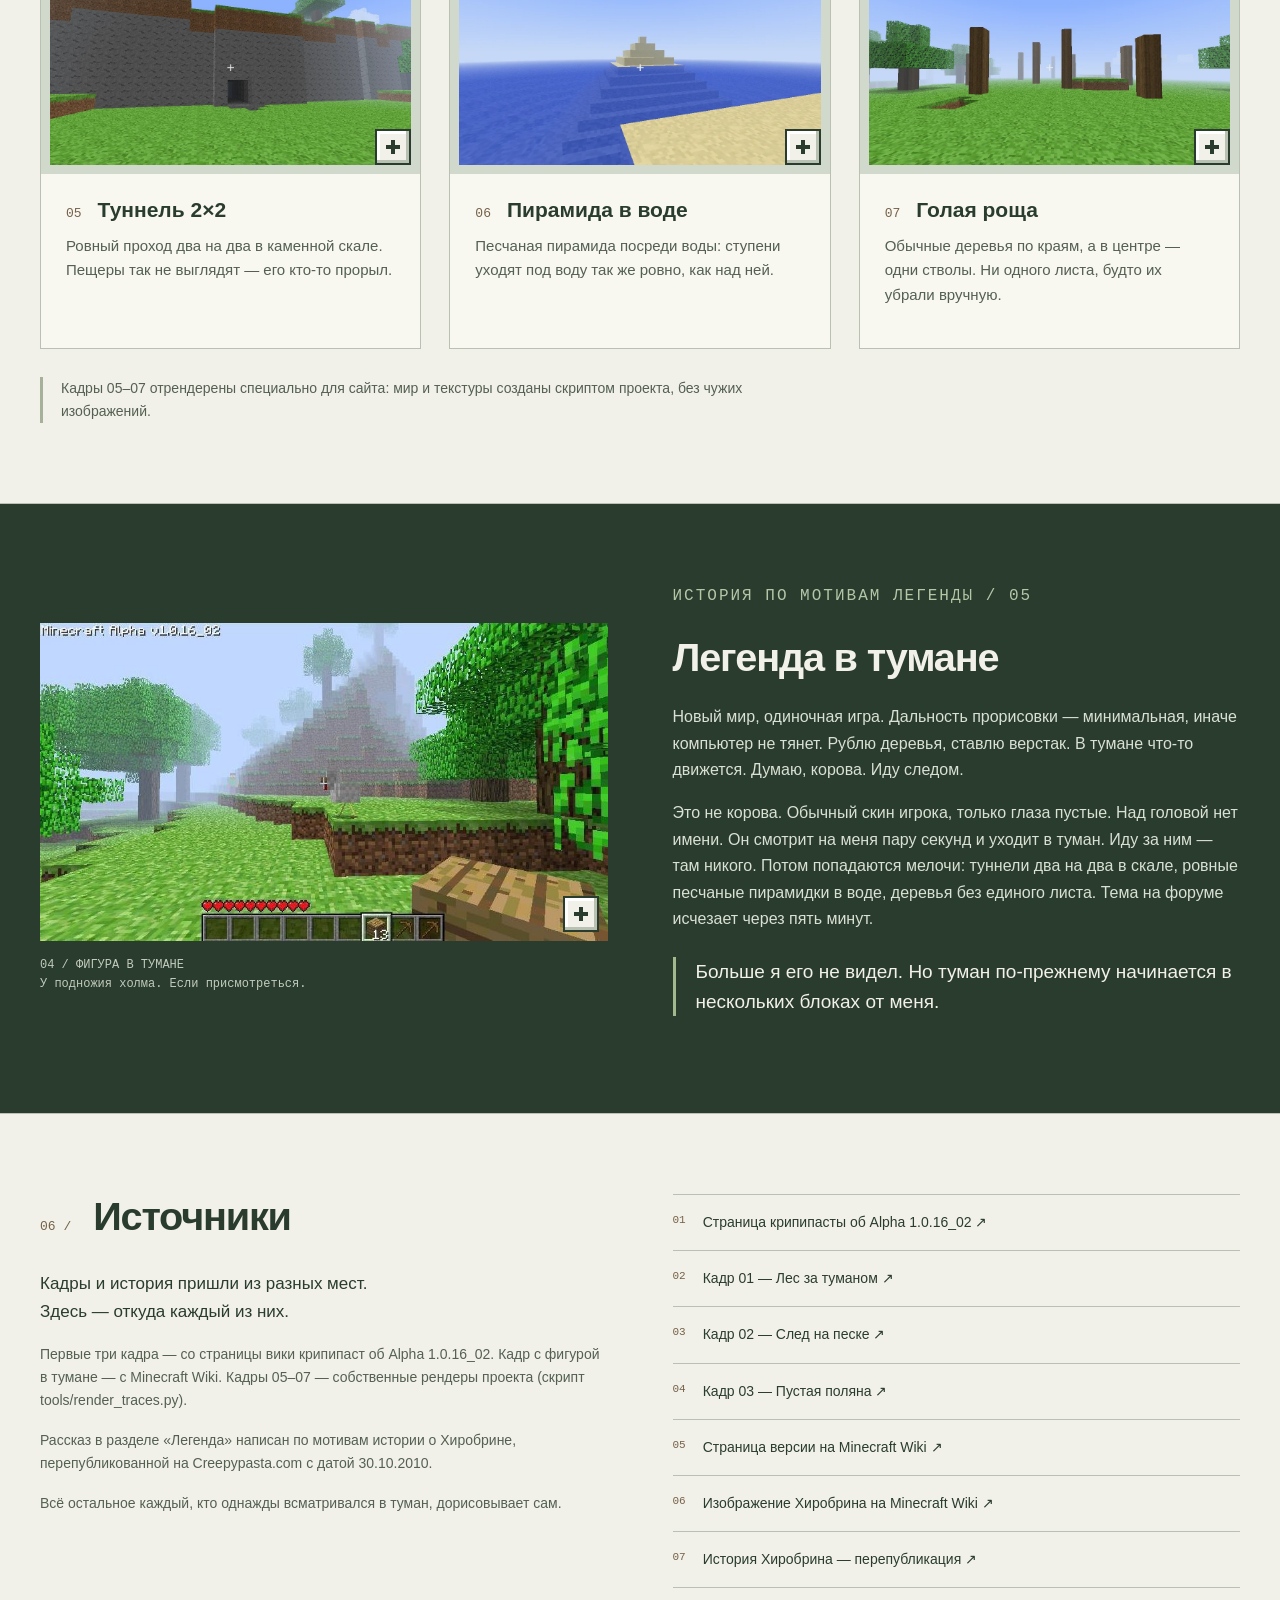
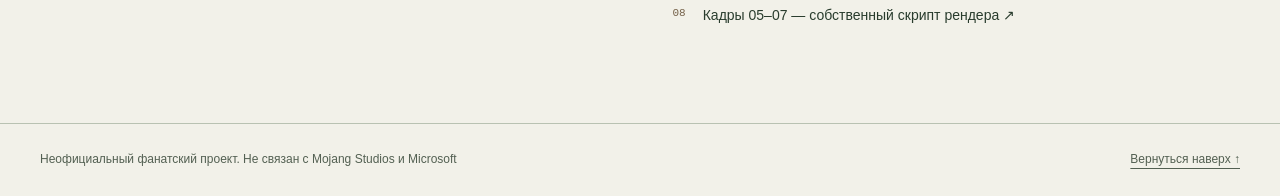
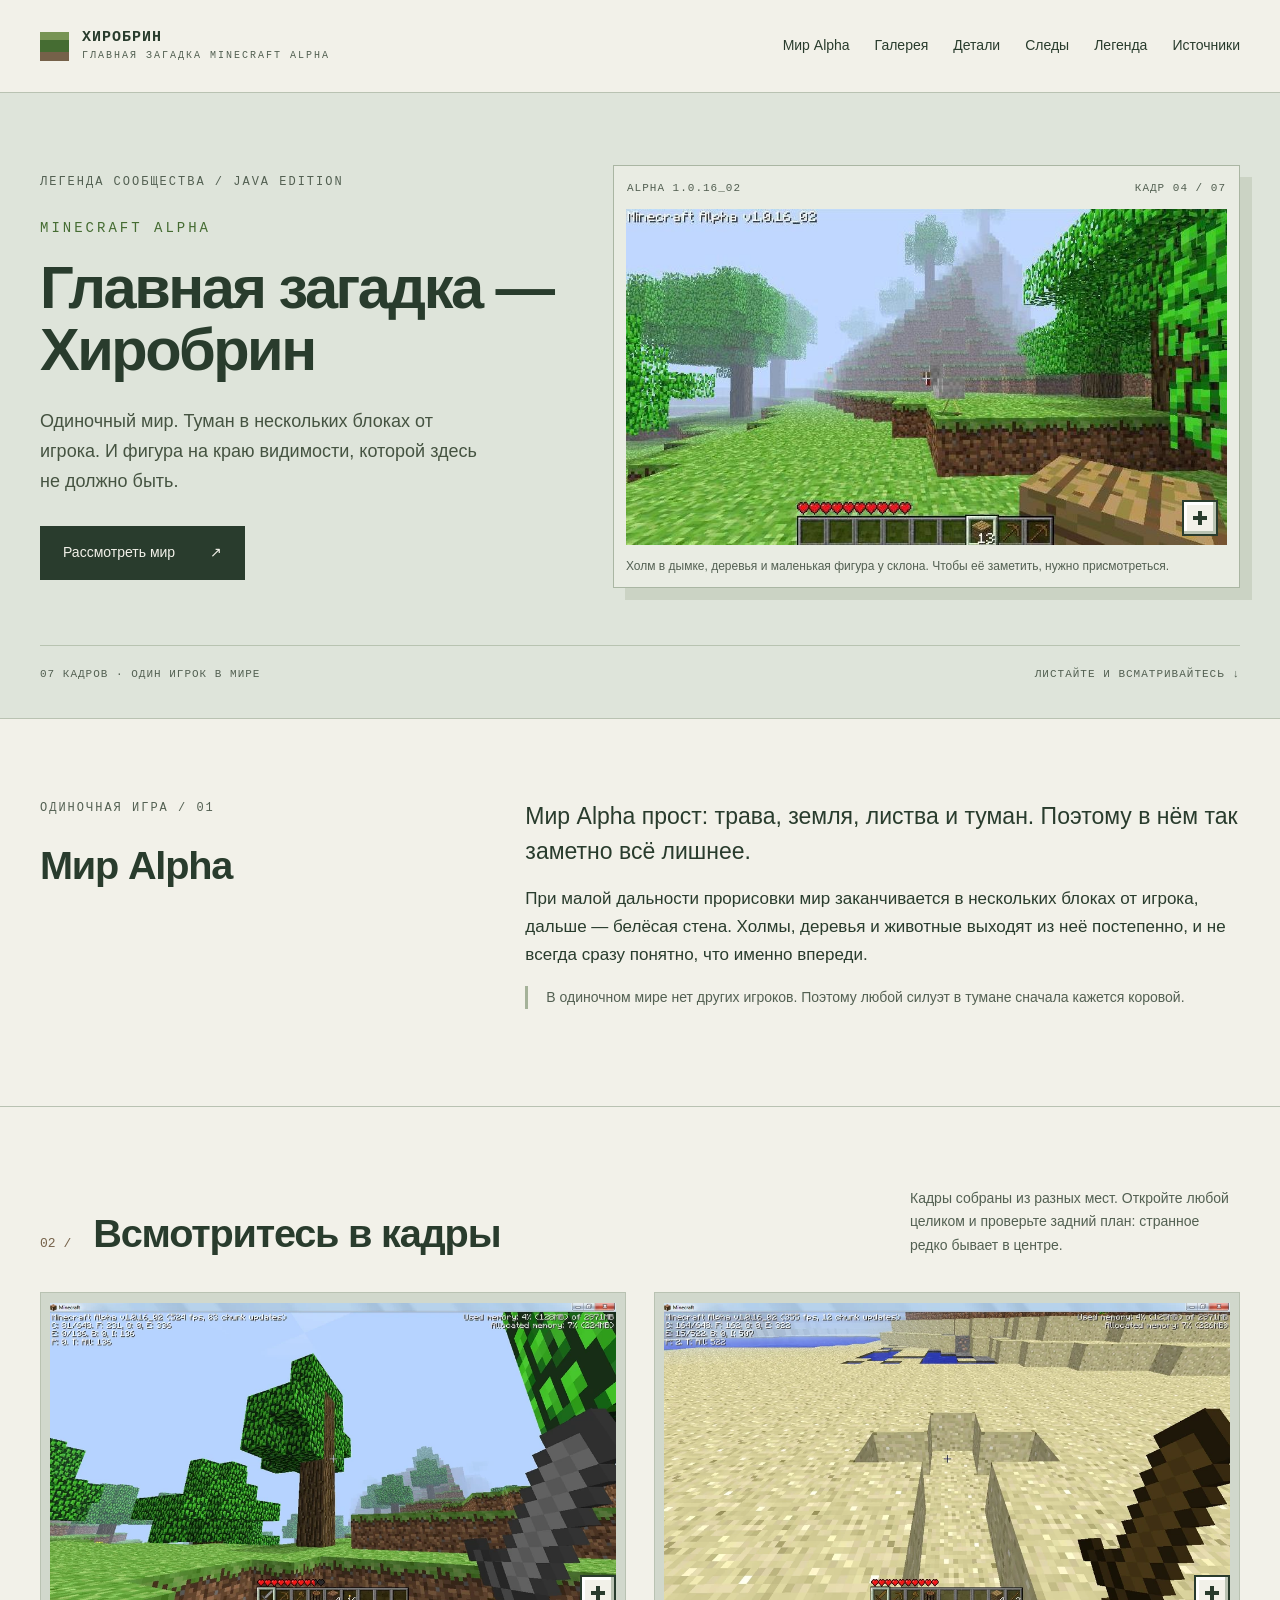
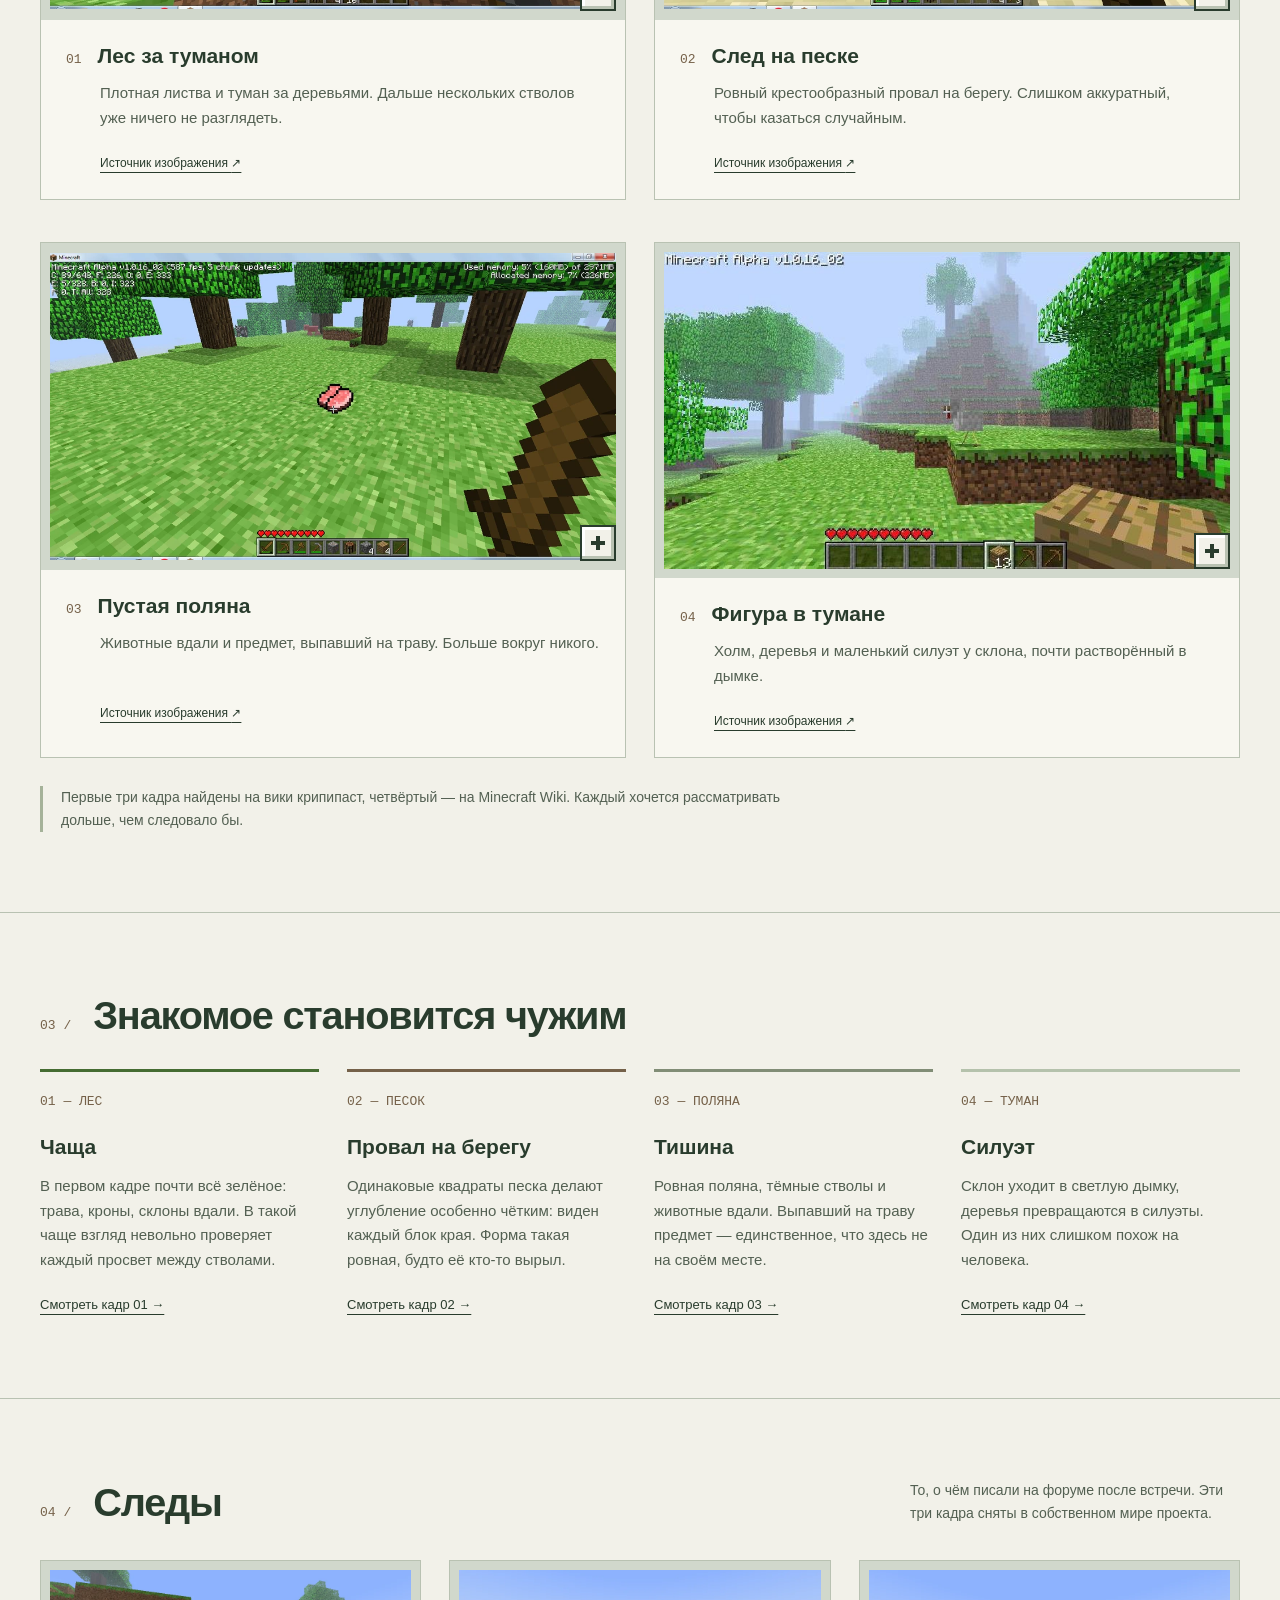
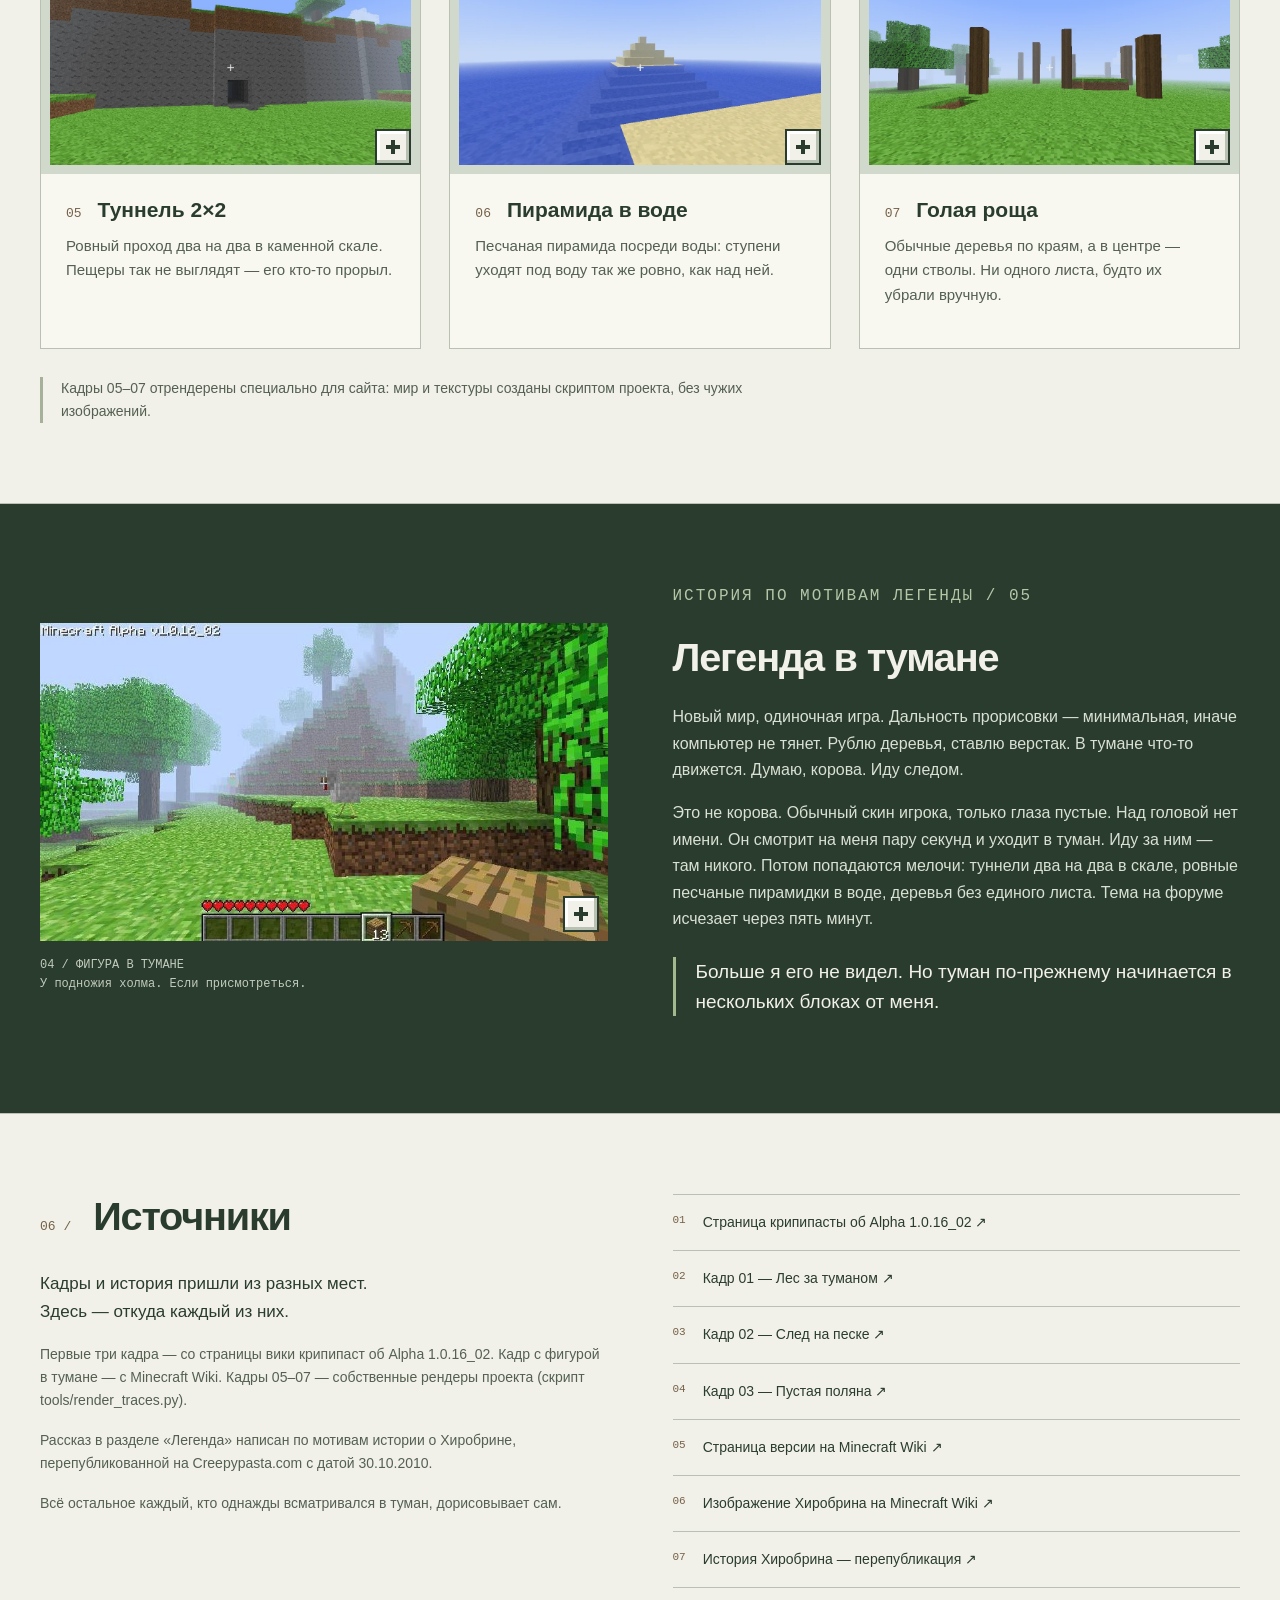
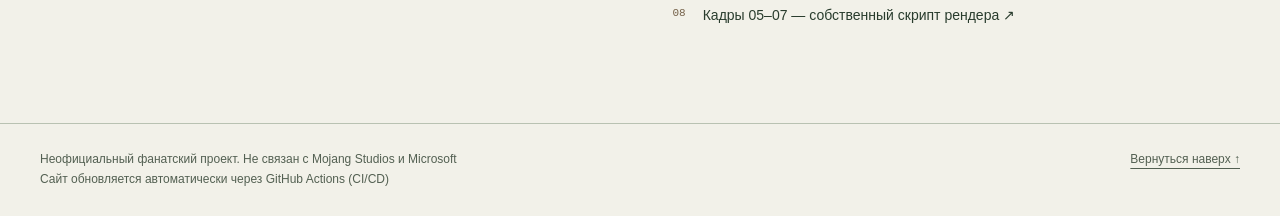
